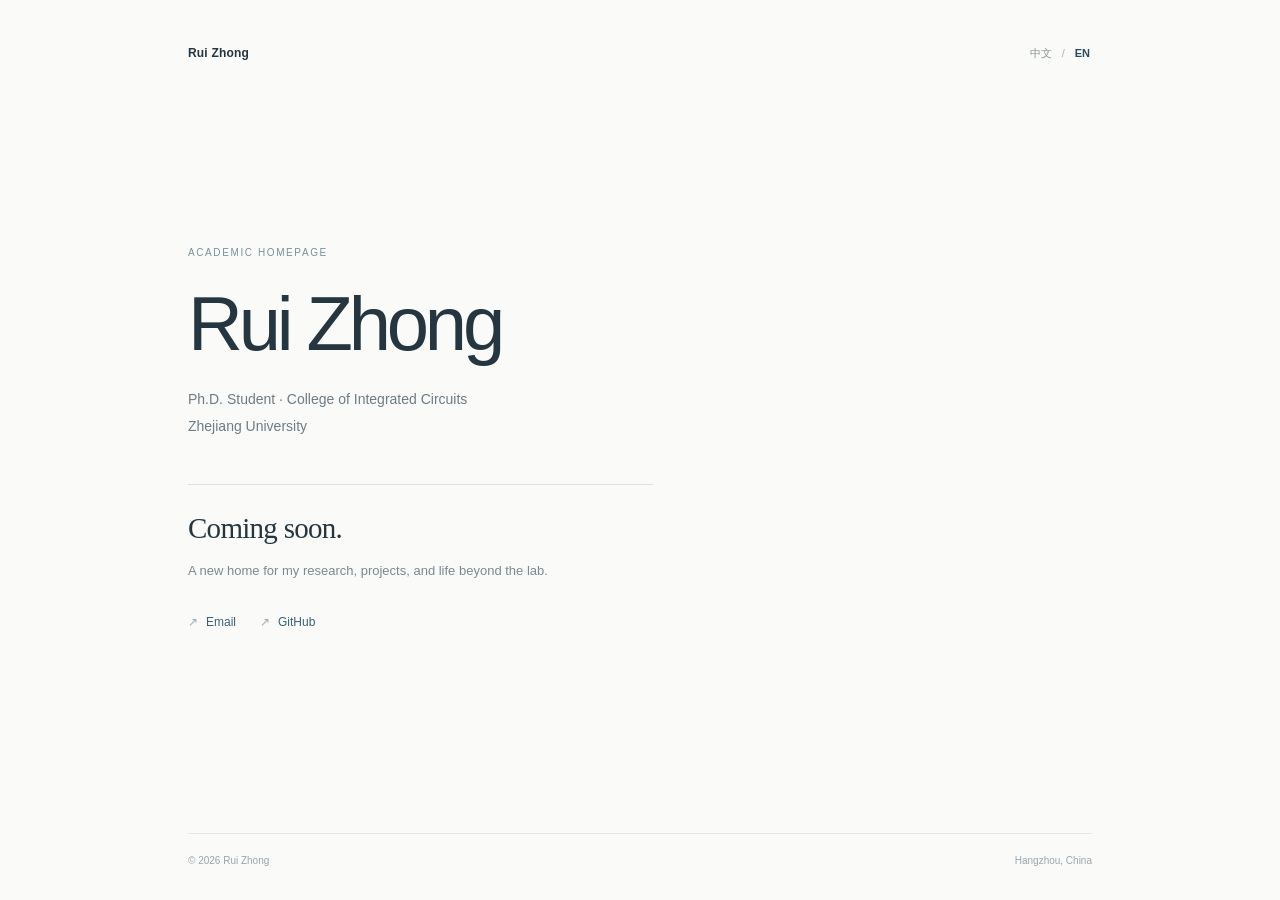
==== index.html @ 9396e84f "Publish Coming soon academic homepage" ====
<!doctype html>
<html lang="en">
<head>
  <meta charset="utf-8">
  <meta name="viewport" content="width=device-width, initial-scale=1">
  <meta name="description" content="Rui Zhong, Ph.D. student at Zhejiang University. Academic homepage coming soon.">
  <meta name="color-scheme" content="light">
  <meta property="og:title" content="Rui Zhong — Academic Homepage">
  <meta property="og:description" content="Ph.D. student at Zhejiang University. Full website coming soon.">
  <meta property="og:type" content="website">
  <meta property="og:url" content="https://zrrraa.github.io/">
  <link rel="canonical" href="https://zrrraa.github.io/">
  <link rel="icon" href="data:image/svg+xml,%3Csvg xmlns='http://www.w3.org/2000/svg' viewBox='0 0 64 64'%3E%3Crect width='64' height='64' rx='10' fill='%23294963'/%3E%3Ctext x='32' y='42' text-anchor='middle' font-family='Arial' font-size='27' fill='white'%3ERZ%3C/text%3E%3C/svg%3E">
  <title>Rui Zhong — Academic Homepage</title>
  <style>
    *{box-sizing:border-box}html{min-height:100%;background:#fafbf9}body{margin:0;color:#263640;font-family:Arial,'PingFang SC','Microsoft YaHei',sans-serif;-webkit-font-smoothing:antialiased}a{color:inherit;text-decoration:none}a:hover{text-decoration:underline;text-underline-offset:5px}button{font:inherit;cursor:pointer}a:focus-visible,button:focus-visible{outline:2px solid #527b99;outline-offset:5px;border-radius:2px}::selection{background:#dce8ed}main{max-width:1000px;min-height:100svh;margin:auto;padding:38px 48px 30px;display:flex;flex-direction:column}.topline{display:flex;align-items:center;justify-content:space-between;gap:24px}.wordmark{font-size:12px;font-weight:600;letter-spacing:.015em}.language{display:flex;align-items:center;gap:8px;color:#abb2b5;font-size:11px}.language button{border:0;background:none;color:#899398;padding:6px 2px;min-height:30px}.language button[aria-pressed=true]{color:#294963;font-weight:700}.intro{flex:1;display:flex;flex-direction:column;justify-content:center;padding:90px 0 110px;max-width:620px}.eyebrow{font-size:10px;color:#79909b;letter-spacing:.16em;text-transform:uppercase;margin:0 0 25px}.name{font-size:clamp(48px,8vw,76px);font-weight:500;letter-spacing:-.055em;line-height:1.08;margin:0 0 21px}.affiliation{font-size:14px;color:#6d7c85;line-height:1.9;margin:0}.status{border-top:1px solid #dce2e4;margin-top:45px;padding-top:25px;max-width:465px}.status h2{font-family:Georgia,'Songti SC',serif;font-size:29px;line-height:1.3;font-weight:400;letter-spacing:-.025em;margin:0 0 11px}.status p{font-size:13px;line-height:1.8;color:#7b8991;margin:0}.links{display:flex;flex-wrap:wrap;gap:24px;margin-top:28px;font-size:12px;color:#3a6078}.links a{display:inline-flex;align-items:center;gap:8px;padding:5px 0}.links span{color:#9babb4}.footer{display:flex;justify-content:space-between;gap:20px;border-top:1px solid #e2e7e8;padding-top:18px;color:#9aa5ac;font-size:10px;line-height:1.8}html[lang=zh-CN] .name{letter-spacing:.04em}html[lang=zh-CN] .status h2{font-family:inherit;font-size:26px;font-weight:400;letter-spacing:.04em}@media(max-width:600px){main{padding:25px 27px 23px}.intro{padding:75px 0 90px}.eyebrow{font-size:9px;margin-bottom:22px}.name{font-size:51px}.affiliation{font-size:13px}.status{margin-top:35px;padding-top:23px}.status h2{font-size:27px}.status p{font-size:12px}.footer{font-size:9px}.links{gap:21px;font-size:12px}}
  </style>
</head>
<body>
  <main>
    <header class="topline"><a class="wordmark" href="https://zrrraa.github.io/">Rui Zhong</a><div class="language" role="group" aria-label="Language"><button data-lang="zh" lang="zh-CN" aria-pressed="false">中文</button><span aria-hidden="true">/</span><button data-lang="en" lang="en" aria-pressed="true">EN</button></div></header>
    <section class="intro" aria-labelledby="name">
      <p class="eyebrow" data-copy="eyebrow">Academic homepage</p>
      <h1 id="name" class="name" data-copy="name">Rui Zhong</h1>
      <p class="affiliation" data-copy="role">Ph.D. Student · College of Integrated Circuits</p>
      <p class="affiliation" data-copy="university">Zhejiang University</p>
      <div class="status"><h2 data-copy="heading">Coming soon.</h2><p data-copy="message">A new home for my research, projects, and life beyond the lab.</p></div>
      <nav class="links" aria-label="Contact"><a href="mailto:rzhong@zju.edu.cn"><span aria-hidden="true">↗</span><span data-copy="email" style="color:inherit">Email</span></a><a href="https://github.com/zrrraa" target="_blank" rel="noopener noreferrer"><span aria-hidden="true">↗</span>GitHub</a></nav>
    </section>
    <footer class="footer"><span>© 2026 Rui Zhong</span><span data-copy="location">Hangzhou, China</span></footer>
  </main>
  <script>
    const copy={en:{eyebrow:'Academic homepage',name:'Rui Zhong',role:'Ph.D. Student · College of Integrated Circuits',university:'Zhejiang University',heading:'Coming soon.',message:'A new home for my research, projects, and life beyond the lab.',email:'Email',location:'Hangzhou, China'},zh:{eyebrow:'学术主页',name:'钟睿',role:'博士研究生 · 集成电路学院',university:'浙江大学',heading:'即将上线。',message:'我的研究、项目，以及研究之外的生活，将在这里与你见面。',email:'电子邮箱',location:'中国 · 杭州'}};
    function setLanguage(lang){
      if(!copy[lang])lang='en';
      document.documentElement.lang=lang==='zh'?'zh-CN':'en';
      document.querySelectorAll('[data-copy]').forEach(el=>el.textContent=copy[lang][el.dataset.copy]);
      document.querySelectorAll('[data-lang]').forEach(el=>el.setAttribute('aria-pressed',String(el.dataset.lang===lang)));
      document.querySelector('.wordmark').textContent=copy[lang].name;
      document.querySelector('.language').setAttribute('aria-label',lang==='zh'?'语言':'Language');
      document.querySelector('.links').setAttribute('aria-label',lang==='zh'?'联系方式':'Contact');
      document.title=lang==='zh'?'钟睿 — 学术主页即将上线':'Rui Zhong — Academic Homepage';
      document.querySelector('meta[name=description]').content=lang==='zh'?'钟睿，浙江大学集成电路学院博士研究生。学术主页即将上线。':'Rui Zhong, Ph.D. student at Zhejiang University. Academic homepage coming soon.';
    }
    let language=new URLSearchParams(location.search).get('lang');
    if(!['zh','en'].includes(language)){try{language=localStorage.getItem('rui-coming-soon-language');}catch{}}
    setLanguage(language);
    document.querySelectorAll('[data-lang]').forEach(button=>button.addEventListener('click',()=>{
      const lang=button.dataset.lang;setLanguage(lang);
      try{localStorage.setItem('rui-coming-soon-language',lang);}catch{}
      const url=new URL(location.href);url.searchParams.set('lang',lang);history.replaceState(null,'',url);
    }));
  </script>
</body>
</html>
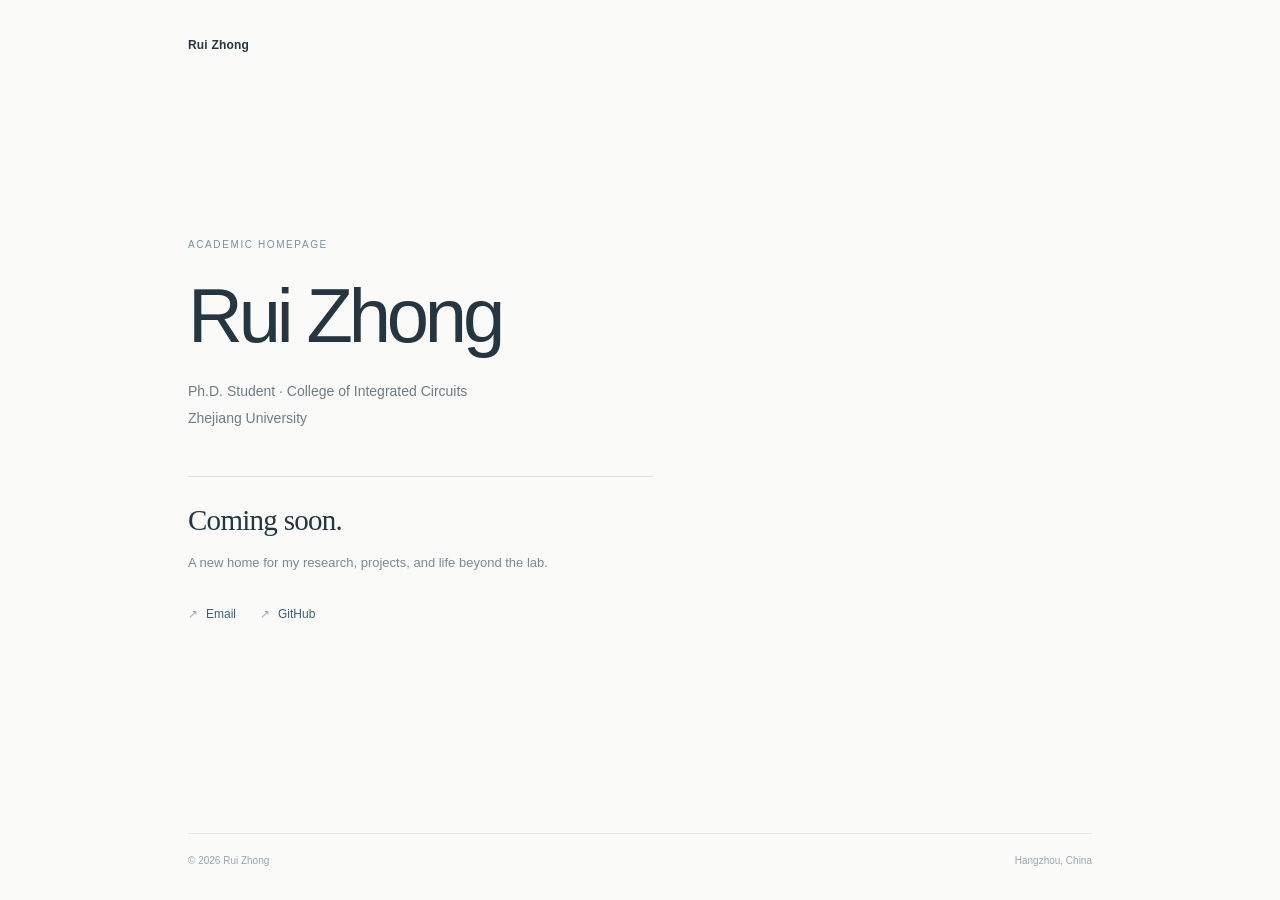
==== commit f4bedd87: "Keep Coming soon homepage English only" ====
--- a/index.html
+++ b/index.html
@@ -13,43 +13,21 @@
   <link rel="icon" href="data:image/svg+xml,%3Csvg xmlns='http://www.w3.org/2000/svg' viewBox='0 0 64 64'%3E%3Crect width='64' height='64' rx='10' fill='%23294963'/%3E%3Ctext x='32' y='42' text-anchor='middle' font-family='Arial' font-size='27' fill='white'%3ERZ%3C/text%3E%3C/svg%3E">
   <title>Rui Zhong — Academic Homepage</title>
   <style>
-    *{box-sizing:border-box}html{min-height:100%;background:#fafbf9}body{margin:0;color:#263640;font-family:Arial,'PingFang SC','Microsoft YaHei',sans-serif;-webkit-font-smoothing:antialiased}a{color:inherit;text-decoration:none}a:hover{text-decoration:underline;text-underline-offset:5px}button{font:inherit;cursor:pointer}a:focus-visible,button:focus-visible{outline:2px solid #527b99;outline-offset:5px;border-radius:2px}::selection{background:#dce8ed}main{max-width:1000px;min-height:100svh;margin:auto;padding:38px 48px 30px;display:flex;flex-direction:column}.topline{display:flex;align-items:center;justify-content:space-between;gap:24px}.wordmark{font-size:12px;font-weight:600;letter-spacing:.015em}.language{display:flex;align-items:center;gap:8px;color:#abb2b5;font-size:11px}.language button{border:0;background:none;color:#899398;padding:6px 2px;min-height:30px}.language button[aria-pressed=true]{color:#294963;font-weight:700}.intro{flex:1;display:flex;flex-direction:column;justify-content:center;padding:90px 0 110px;max-width:620px}.eyebrow{font-size:10px;color:#79909b;letter-spacing:.16em;text-transform:uppercase;margin:0 0 25px}.name{font-size:clamp(48px,8vw,76px);font-weight:500;letter-spacing:-.055em;line-height:1.08;margin:0 0 21px}.affiliation{font-size:14px;color:#6d7c85;line-height:1.9;margin:0}.status{border-top:1px solid #dce2e4;margin-top:45px;padding-top:25px;max-width:465px}.status h2{font-family:Georgia,'Songti SC',serif;font-size:29px;line-height:1.3;font-weight:400;letter-spacing:-.025em;margin:0 0 11px}.status p{font-size:13px;line-height:1.8;color:#7b8991;margin:0}.links{display:flex;flex-wrap:wrap;gap:24px;margin-top:28px;font-size:12px;color:#3a6078}.links a{display:inline-flex;align-items:center;gap:8px;padding:5px 0}.links span{color:#9babb4}.footer{display:flex;justify-content:space-between;gap:20px;border-top:1px solid #e2e7e8;padding-top:18px;color:#9aa5ac;font-size:10px;line-height:1.8}html[lang=zh-CN] .name{letter-spacing:.04em}html[lang=zh-CN] .status h2{font-family:inherit;font-size:26px;font-weight:400;letter-spacing:.04em}@media(max-width:600px){main{padding:25px 27px 23px}.intro{padding:75px 0 90px}.eyebrow{font-size:9px;margin-bottom:22px}.name{font-size:51px}.affiliation{font-size:13px}.status{margin-top:35px;padding-top:23px}.status h2{font-size:27px}.status p{font-size:12px}.footer{font-size:9px}.links{gap:21px;font-size:12px}}
+    *{box-sizing:border-box}html{min-height:100%;background:#fafbf9}body{margin:0;color:#263640;font-family:Arial,'PingFang SC','Microsoft YaHei',sans-serif;-webkit-font-smoothing:antialiased}a{color:inherit;text-decoration:none}a:hover{text-decoration:underline;text-underline-offset:5px}button{font:inherit;cursor:pointer}a:focus-visible,button:focus-visible{outline:2px solid #527b99;outline-offset:5px;border-radius:2px}::selection{background:#dce8ed}main{max-width:1000px;min-height:100svh;margin:auto;padding:38px 48px 30px;display:flex;flex-direction:column}.topline{display:flex;align-items:center;justify-content:space-between;gap:24px}.wordmark{font-size:12px;font-weight:600;letter-spacing:.015em}.intro{flex:1;display:flex;flex-direction:column;justify-content:center;padding:90px 0 110px;max-width:620px}.eyebrow{font-size:10px;color:#79909b;letter-spacing:.16em;text-transform:uppercase;margin:0 0 25px}.name{font-size:clamp(48px,8vw,76px);font-weight:500;letter-spacing:-.055em;line-height:1.08;margin:0 0 21px}.affiliation{font-size:14px;color:#6d7c85;line-height:1.9;margin:0}.status{border-top:1px solid #dce2e4;margin-top:45px;padding-top:25px;max-width:465px}.status h2{font-family:Georgia,'Songti SC',serif;font-size:29px;line-height:1.3;font-weight:400;letter-spacing:-.025em;margin:0 0 11px}.status p{font-size:13px;line-height:1.8;color:#7b8991;margin:0}.links{display:flex;flex-wrap:wrap;gap:24px;margin-top:28px;font-size:12px;color:#3a6078}.links a{display:inline-flex;align-items:center;gap:8px;padding:5px 0}.links span{color:#9babb4}.footer{display:flex;justify-content:space-between;gap:20px;border-top:1px solid #e2e7e8;padding-top:18px;color:#9aa5ac;font-size:10px;line-height:1.8}@media(max-width:600px){main{padding:25px 27px 23px}.intro{padding:75px 0 90px}.eyebrow{font-size:9px;margin-bottom:22px}.name{font-size:51px}.affiliation{font-size:13px}.status{margin-top:35px;padding-top:23px}.status h2{font-size:27px}.status p{font-size:12px}.footer{font-size:9px}.links{gap:21px;font-size:12px}}
   </style>
 </head>
 <body>
   <main>
-    <header class="topline"><a class="wordmark" href="https://zrrraa.github.io/">Rui Zhong</a><div class="language" role="group" aria-label="Language"><button data-lang="zh" lang="zh-CN" aria-pressed="false">中文</button><span aria-hidden="true">/</span><button data-lang="en" lang="en" aria-pressed="true">EN</button></div></header>
+    <header class="topline"><a class="wordmark" href="https://zrrraa.github.io/">Rui Zhong</a></header>
     <section class="intro" aria-labelledby="name">
-      <p class="eyebrow" data-copy="eyebrow">Academic homepage</p>
-      <h1 id="name" class="name" data-copy="name">Rui Zhong</h1>
-      <p class="affiliation" data-copy="role">Ph.D. Student · College of Integrated Circuits</p>
-      <p class="affiliation" data-copy="university">Zhejiang University</p>
-      <div class="status"><h2 data-copy="heading">Coming soon.</h2><p data-copy="message">A new home for my research, projects, and life beyond the lab.</p></div>
-      <nav class="links" aria-label="Contact"><a href="mailto:rzhong@zju.edu.cn"><span aria-hidden="true">↗</span><span data-copy="email" style="color:inherit">Email</span></a><a href="https://github.com/zrrraa" target="_blank" rel="noopener noreferrer"><span aria-hidden="true">↗</span>GitHub</a></nav>
+      <p class="eyebrow">Academic homepage</p>
+      <h1 id="name" class="name">Rui Zhong</h1>
+      <p class="affiliation">Ph.D. Student · College of Integrated Circuits</p>
+      <p class="affiliation">Zhejiang University</p>
+      <div class="status"><h2>Coming soon.</h2><p>A new home for my research, projects, and life beyond the lab.</p></div>
+      <nav class="links" aria-label="Contact"><a href="mailto:rzhong@zju.edu.cn"><span aria-hidden="true">↗</span><span style="color:inherit">Email</span></a><a href="https://github.com/zrrraa" target="_blank" rel="noopener noreferrer"><span aria-hidden="true">↗</span>GitHub</a></nav>
     </section>
-    <footer class="footer"><span>© 2026 Rui Zhong</span><span data-copy="location">Hangzhou, China</span></footer>
+    <footer class="footer"><span>© 2026 Rui Zhong</span><span>Hangzhou, China</span></footer>
   </main>
-  <script>
-    const copy={en:{eyebrow:'Academic homepage',name:'Rui Zhong',role:'Ph.D. Student · College of Integrated Circuits',university:'Zhejiang University',heading:'Coming soon.',message:'A new home for my research, projects, and life beyond the lab.',email:'Email',location:'Hangzhou, China'},zh:{eyebrow:'学术主页',name:'钟睿',role:'博士研究生 · 集成电路学院',university:'浙江大学',heading:'即将上线。',message:'我的研究、项目，以及研究之外的生活，将在这里与你见面。',email:'电子邮箱',location:'中国 · 杭州'}};
-    function setLanguage(lang){
-      if(!copy[lang])lang='en';
-      document.documentElement.lang=lang==='zh'?'zh-CN':'en';
-      document.querySelectorAll('[data-copy]').forEach(el=>el.textContent=copy[lang][el.dataset.copy]);
-      document.querySelectorAll('[data-lang]').forEach(el=>el.setAttribute('aria-pressed',String(el.dataset.lang===lang)));
-      document.querySelector('.wordmark').textContent=copy[lang].name;
-      document.querySelector('.language').setAttribute('aria-label',lang==='zh'?'语言':'Language');
-      document.querySelector('.links').setAttribute('aria-label',lang==='zh'?'联系方式':'Contact');
-      document.title=lang==='zh'?'钟睿 — 学术主页即将上线':'Rui Zhong — Academic Homepage';
-      document.querySelector('meta[name=description]').content=lang==='zh'?'钟睿，浙江大学集成电路学院博士研究生。学术主页即将上线。':'Rui Zhong, Ph.D. student at Zhejiang University. Academic homepage coming soon.';
-    }
-    let language=new URLSearchParams(location.search).get('lang');
-    if(!['zh','en'].includes(language)){try{language=localStorage.getItem('rui-coming-soon-language');}catch{}}
-    setLanguage(language);
-    document.querySelectorAll('[data-lang]').forEach(button=>button.addEventListener('click',()=>{
-      const lang=button.dataset.lang;setLanguage(lang);
-      try{localStorage.setItem('rui-coming-soon-language',lang);}catch{}
-      const url=new URL(location.href);url.searchParams.set('lang',lang);history.replaceState(null,'',url);
-    }));
-  </script>
 </body>
 </html>
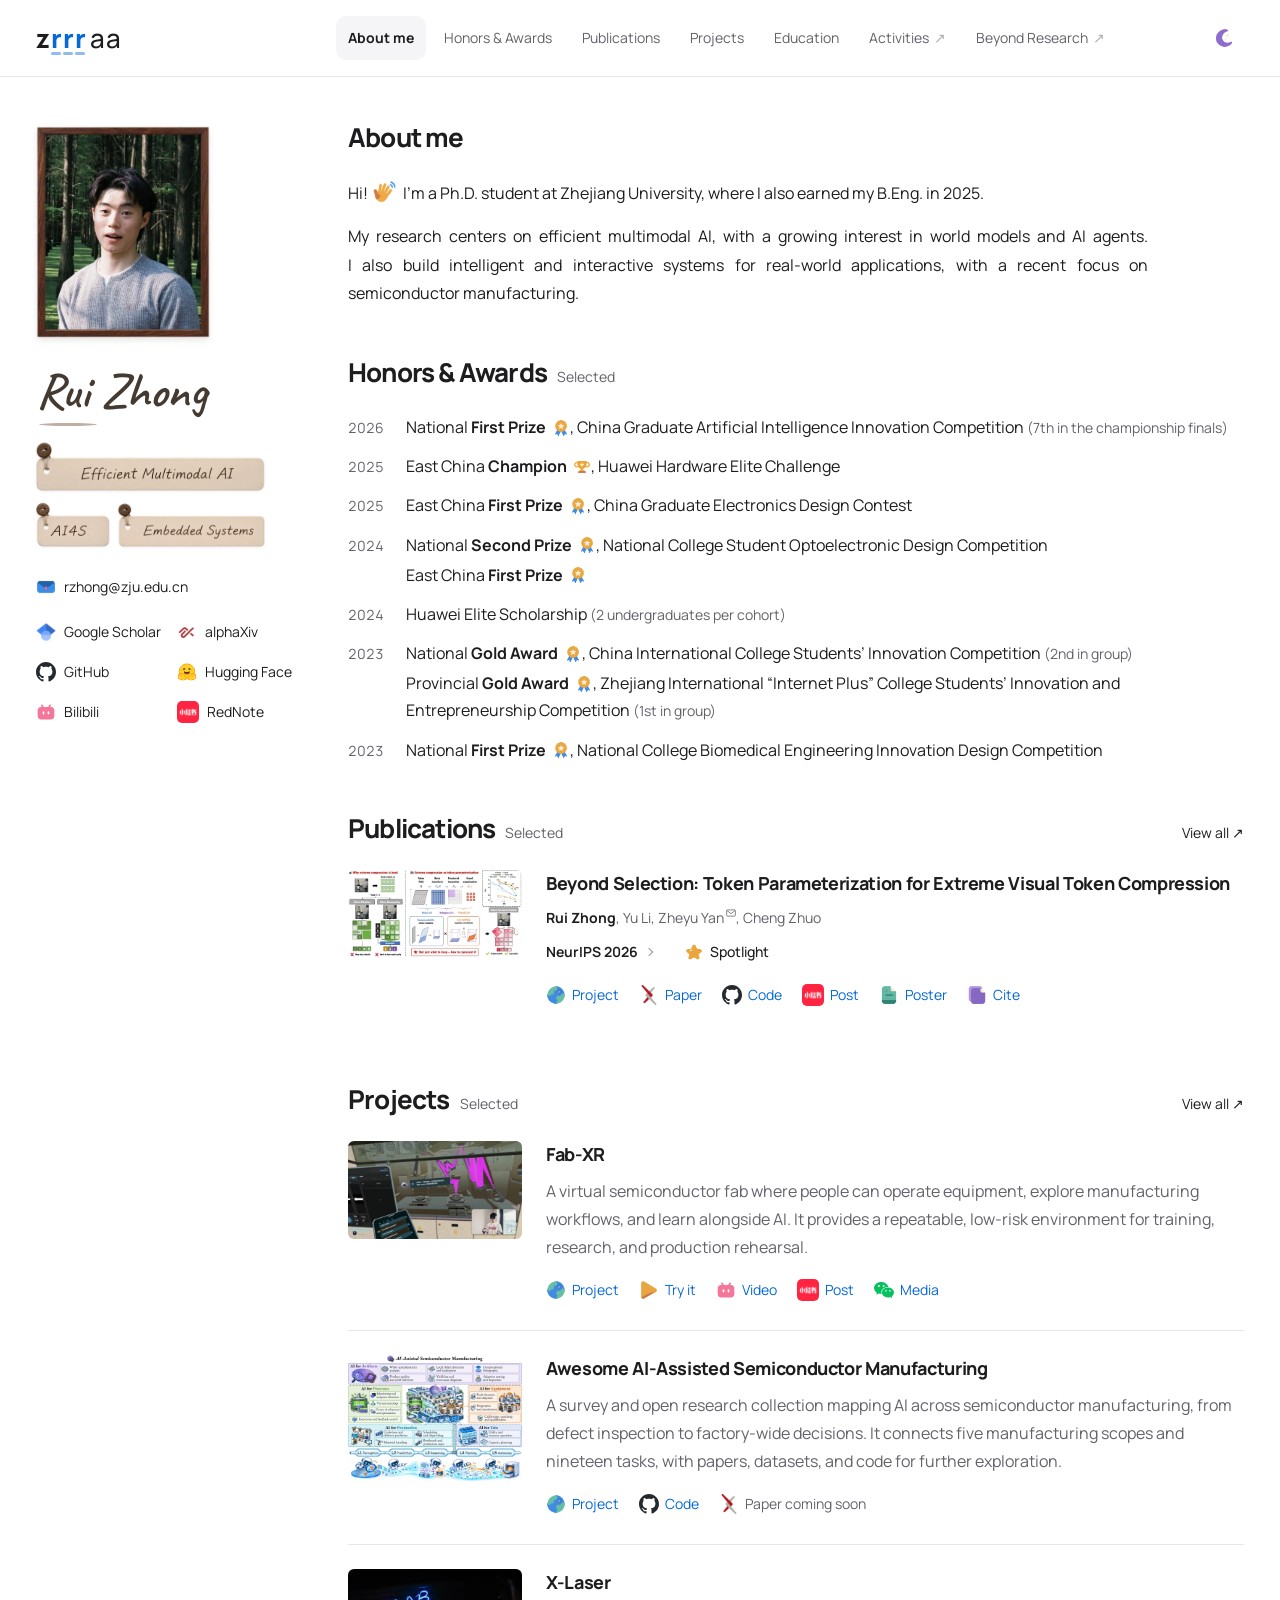
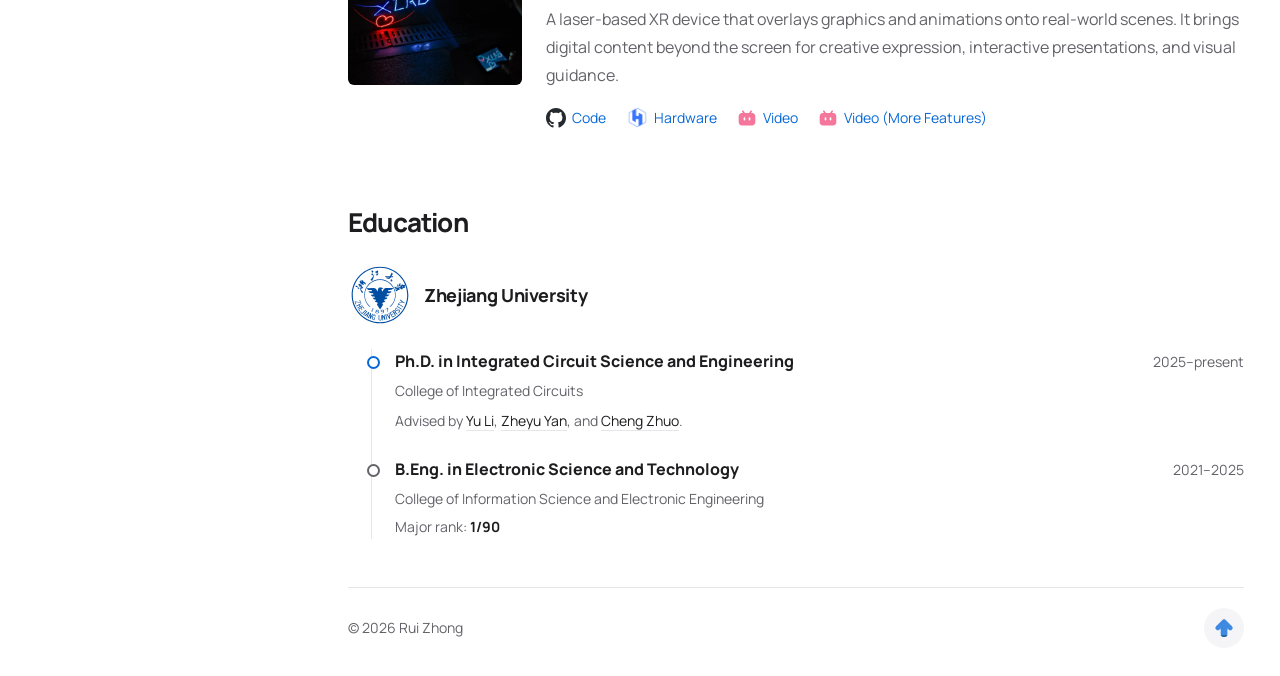
==== commit cdac5a0f: "Publish privacy-clean homepage with lighter media and smooth entry" ====
--- a/index.html
+++ b/index.html
@@ -1,33 +1,56 @@
 <!doctype html>
-<html lang="en">
-<head>
-  <meta charset="utf-8">
-  <meta name="viewport" content="width=device-width, initial-scale=1">
-  <meta name="description" content="Rui Zhong, Ph.D. student at Zhejiang University. Academic homepage coming soon.">
-  <meta name="color-scheme" content="light">
-  <meta property="og:title" content="Rui Zhong — Academic Homepage">
-  <meta property="og:description" content="Ph.D. student at Zhejiang University. Full website coming soon.">
-  <meta property="og:type" content="website">
-  <meta property="og:url" content="https://zrrraa.github.io/">
-  <link rel="canonical" href="https://zrrraa.github.io/">
-  <link rel="icon" href="data:image/svg+xml,%3Csvg xmlns='http://www.w3.org/2000/svg' viewBox='0 0 64 64'%3E%3Crect width='64' height='64' rx='10' fill='%23294963'/%3E%3Ctext x='32' y='42' text-anchor='middle' font-family='Arial' font-size='27' fill='white'%3ERZ%3C/text%3E%3C/svg%3E">
-  <title>Rui Zhong — Academic Homepage</title>
-  <style>
-    *{box-sizing:border-box}html{min-height:100%;background:#fafbf9}body{margin:0;color:#263640;font-family:Arial,'PingFang SC','Microsoft YaHei',sans-serif;-webkit-font-smoothing:antialiased}a{color:inherit;text-decoration:none}a:hover{text-decoration:underline;text-underline-offset:5px}button{font:inherit;cursor:pointer}a:focus-visible,button:focus-visible{outline:2px solid #527b99;outline-offset:5px;border-radius:2px}::selection{background:#dce8ed}main{max-width:1000px;min-height:100svh;margin:auto;padding:38px 48px 30px;display:flex;flex-direction:column}.topline{display:flex;align-items:center;justify-content:space-between;gap:24px}.wordmark{font-size:12px;font-weight:600;letter-spacing:.015em}.intro{flex:1;display:flex;flex-direction:column;justify-content:center;padding:90px 0 110px;max-width:620px}.eyebrow{font-size:10px;color:#79909b;letter-spacing:.16em;text-transform:uppercase;margin:0 0 25px}.name{font-size:clamp(48px,8vw,76px);font-weight:500;letter-spacing:-.055em;line-height:1.08;margin:0 0 21px}.affiliation{font-size:14px;color:#6d7c85;line-height:1.9;margin:0}.status{border-top:1px solid #dce2e4;margin-top:45px;padding-top:25px;max-width:465px}.status h2{font-family:Georgia,'Songti SC',serif;font-size:29px;line-height:1.3;font-weight:400;letter-spacing:-.025em;margin:0 0 11px}.status p{font-size:13px;line-height:1.8;color:#7b8991;margin:0}.links{display:flex;flex-wrap:wrap;gap:24px;margin-top:28px;font-size:12px;color:#3a6078}.links a{display:inline-flex;align-items:center;gap:8px;padding:5px 0}.links span{color:#9babb4}.footer{display:flex;justify-content:space-between;gap:20px;border-top:1px solid #e2e7e8;padding-top:18px;color:#9aa5ac;font-size:10px;line-height:1.8}@media(max-width:600px){main{padding:25px 27px 23px}.intro{padding:75px 0 90px}.eyebrow{font-size:9px;margin-bottom:22px}.name{font-size:51px}.affiliation{font-size:13px}.status{margin-top:35px;padding-top:23px}.status h2{font-size:27px}.status p{font-size:12px}.footer{font-size:9px}.links{gap:21px;font-size:12px}}
-  </style>
-</head>
-<body>
-  <main>
-    <header class="topline"><a class="wordmark" href="https://zrrraa.github.io/">Rui Zhong</a></header>
-    <section class="intro" aria-labelledby="name">
-      <p class="eyebrow">Academic homepage</p>
-      <h1 id="name" class="name">Rui Zhong</h1>
-      <p class="affiliation">Ph.D. Student · College of Integrated Circuits</p>
-      <p class="affiliation">Zhejiang University</p>
-      <div class="status"><h2>Coming soon.</h2><p>A new home for my research, projects, and life beyond the lab.</p></div>
-      <nav class="links" aria-label="Contact"><a href="mailto:rzhong@zju.edu.cn"><span aria-hidden="true">↗</span><span style="color:inherit">Email</span></a><a href="https://github.com/zrrraa" target="_blank" rel="noopener noreferrer"><span aria-hidden="true">↗</span>GitHub</a></nav>
-    </section>
-    <footer class="footer"><span>© 2026 Rui Zhong</span><span>Hangzhou, China</span></footer>
-  </main>
-</body>
-</html>
+<html lang="en"><head>
+<meta charset="utf-8"><meta name="viewport" content="width=device-width, initial-scale=1">
+<base href="./"><title>Rui Zhong — Zhejiang University</title>
+
+<meta name="description" content="Rui Zhong, Ph.D. student at Zhejiang University. Efficient multimodal AI and intelligent systems."><meta name="color-scheme" content="light dark">
+<meta property="og:type" content="website"><meta property="og:title" content="Rui Zhong — Zhejiang University"><meta property="og:description" content="Rui Zhong, Ph.D. student at Zhejiang University. Efficient multimodal AI and intelligent systems.">
+<link rel="icon" href="./favicon.svg?v=zju" type="image/svg+xml"><link rel="preload" href="./assets/manrope-latin-wght-normal-73PUZEUA.woff2" as="font" type="font/woff2" crossorigin>
+<link rel="preload" href="./assets/caveat-latin-wght-normal-IUBKKMHQ.woff2" as="font" type="font/woff2" crossorigin>
+<script>try{document.documentElement.dataset.theme=localStorage.getItem('rui-homepage-theme')||(matchMedia('(prefers-color-scheme:dark)').matches?'dark':'light')}catch{}</script>
+<script>(()=>{const t=document.documentElement;if(matchMedia("(prefers-reduced-motion: reduce)").matches)return;t.dataset.entry="pending";let r=!1;function n(){r||(r=!0,t.dataset.entry="ready",setTimeout(()=>delete t.dataset.entry,900))}const a=setTimeout(n,900);addEventListener("pageshow",o=>{o.persisted&&(clearTimeout(a),delete t.dataset.entry)}),addEventListener("keydown",n,{once:!0}),document.addEventListener("DOMContentLoaded",()=>{const o=[...document.querySelectorAll(".portrait, .profile-topics, .work-media")],i=[];for(const e of o){const s=[...e.querySelectorAll("img")],c=Promise.all(s.map(d=>d.decode().catch(()=>{})));s.some(d=>!d.complete)&&(e.dataset.imageState="pending",c.then(()=>{e.dataset.imageState="ready",setTimeout(()=>delete e.dataset.imageState,500)})),e.getBoundingClientRect().top<innerHeight&&i.push(c)}Promise.all([document.fonts.ready,...i]).then(()=>{clearTimeout(a),n()})},{once:!0})})();
+</script>
+<link rel="stylesheet" href="./assets/style-C6HHR2EY.css"><script src="./assets/app-AP4HJOOE.js" type="module"></script>
+</head><body><div id="app"><a class="skip-link" href="#main">Skip to content</a>
+<header class="site-header"><div class="header-inner"><a href="#about" class="monogram" aria-label="zrrraa, home"><span aria-hidden="true"><span class="wordmark-letter" style="--letter:0">z</span><span class="wordmark-letter" style="--letter:1">r</span><span class="wordmark-letter" style="--letter:2">r</span><span class="wordmark-letter" style="--letter:3">r</span><span class="wordmark-letter" style="--letter:4">a</span><span class="wordmark-letter" style="--letter:5">a</span></span></a><nav class="section-nav" aria-label="Sections"><span class="nav-indicator" aria-hidden="true"></span><a href="#about" aria-current="location">About me</a><a href="#honors" >Honors & Awards</a><a href="#publications" >Publications</a><a href="#projects" >Projects</a><a href="#education" >Education</a><a href="./activities/" >Activities<span class="page-link-arrow" aria-hidden="true"> ↗</span></a><a href="./beyond-research/" >Beyond Research<span class="page-link-arrow" aria-hidden="true"> ↗</span></a></nav><div class="header-controls"><button class="icon-button theme-toggle" aria-label="Switch to dark appearance" aria-pressed="false"><img class="icon icon-moon illustrated-icon theme-moon" src="./icons/moon.webp" alt="" width="20" height="20" aria-hidden="true" draggable="false"><img class="icon icon-sun illustrated-icon theme-sun" src="./icons/sun.webp" alt="" width="20" height="20" aria-hidden="true" draggable="false"></button></div></div></header>
+  <div class="page-layout"><aside class="profile" aria-labelledby="profile-name">
+    <div class="portrait"><img class="portrait-photo" src="./media/previews/portrait.webp" alt="Rui Zhong" width="600" height="750" fetchpriority="high"><img class="portrait-frame" src="./media/previews/walnut-frame.webp" alt="" aria-hidden="true" width="640" height="806"></div>
+    <div class="profile-identity"><h1 id="profile-name">Rui Zhong</h1></div>
+    <ul class="profile-topics" aria-label="Research and technical interests"><li class="topic-tag"><img src="./media/previews/topic-efficient.webp" alt="Efficient Multimodal AI" width="230" height="52" decoding="async"></li><li class="topic-tag"><img src="./media/previews/topic-ai4s.webp" alt="AI4S" width="74" height="52" decoding="async"></li><li class="topic-tag"><img src="./media/previews/topic-embedded.webp" alt="Embedded Systems" width="147" height="52" decoding="async"></li></ul>
+    <div class="profile-links"><a class="email" href="mailto:rzhong@zju.edu.cn"><img class="icon icon-mail illustrated-icon " src="./icons/mail.webp" alt="" width="20" height="20" aria-hidden="true" draggable="false"><span>rzhong@zju.edu.cn</span></a><a href="https://scholar.google.com/citations?user=ICdGwNkAAAAJ" target="_blank" rel="noopener noreferrer" ><img class="icon icon-scholar brand-icon " src="./brand/google-scholar.ico" alt="" width="20" height="20" aria-hidden="true" draggable="false"><span>Google Scholar</span></a><a href="https://www.alphaxiv.org/@rui-zhong-2" target="_blank" rel="noopener noreferrer" ><img class="icon icon-alphaxiv brand-icon " src="./brand/alphaxiv.ico" alt="" width="20" height="20" aria-hidden="true" draggable="false"><span>alphaXiv</span></a><a href="https://github.com/zrrraa" target="_blank" rel="noopener noreferrer" ><img class="icon icon-github brand-icon " src="./brand/github.svg" alt="" width="20" height="20" aria-hidden="true" draggable="false"><span>GitHub</span></a><a href="https://huggingface.co/zrrraa" target="_blank" rel="noopener noreferrer" ><img class="icon icon-huggingface brand-icon " src="./brand/huggingface.svg" alt="" width="20" height="20" aria-hidden="true" draggable="false"><span>Hugging Face</span></a><a href="https://space.bilibili.com/400137475/" target="_blank" rel="noopener noreferrer" ><img class="icon icon-bilibili brand-icon " src="./brand/bilibili.svg" alt="" width="20" height="20" aria-hidden="true" draggable="false"><span>Bilibili</span></a><a href="https://www.xiaohongshu.com/user/profile/628cd3780000000021020786" target="_blank" rel="noopener noreferrer" ><img class="icon icon-xiaohongshu brand-icon " src="./brand/xiaohongshu.png" alt="" width="20" height="20" aria-hidden="true" draggable="false"><span>RedNote</span></a></div>
+  </aside><main id="main">
+    <section id="about" class="content-section" aria-labelledby="heading-about"><div class="section-heading"><h2 id="heading-about">About me</h2></div><div class="bio"><p><span class="greeting">Hi! <img class="icon icon-wave illustrated-icon " src="./icons/wave.webp" alt="" width="20" height="20" aria-hidden="true" draggable="false"></span> I’m a Ph.D. student at Zhejiang University, where I also earned my B.Eng. in 2025.</p><p>My research centers on efficient multimodal AI, with a growing interest in world models and AI agents. I also build intelligent and interactive systems for real-world applications, with a recent focus on semiconductor manufacturing.</p></div></section>
+    <section id="honors" class="content-section" aria-labelledby="heading-honors"><div class="section-heading"><h2 id="heading-honors">Honors & Awards</h2><span class="selection-note">Selected</span></div><ul class="award-list"><li><time datetime="2026">2026</time><div class="award-body"><p>National <strong>First Prize</strong><img class="icon icon-medal illustrated-icon award-emblem" src="./icons/medal.webp" alt="" width="20" height="20" aria-hidden="true" draggable="false">, China Graduate Artificial Intelligence Innovation Competition<span class="award-detail"> (7th in the championship finals)</span></p></div></li><li><time datetime="2025">2025</time><div class="award-body"><p>East China <strong>Champion</strong><img class="icon icon-trophy illustrated-icon award-emblem" src="./icons/trophy.webp" alt="" width="20" height="20" aria-hidden="true" draggable="false">, Huawei Hardware Elite Challenge</p></div></li><li><time datetime="2025">2025</time><div class="award-body"><p>East China <strong>First Prize</strong><img class="icon icon-medal illustrated-icon award-emblem" src="./icons/medal.webp" alt="" width="20" height="20" aria-hidden="true" draggable="false">, China Graduate Electronics Design Contest</p></div></li><li><time datetime="2024">2024</time><div class="award-body"><p>National <strong>Second Prize</strong><img class="icon icon-medal illustrated-icon award-emblem" src="./icons/medal.webp" alt="" width="20" height="20" aria-hidden="true" draggable="false">, National College Student Optoelectronic Design Competition</p><p class="award-secondary">East China <strong>First Prize</strong><img class="icon icon-medal illustrated-icon award-emblem" src="./icons/medal.webp" alt="" width="20" height="20" aria-hidden="true" draggable="false"></p></div></li><li><time datetime="2024">2024</time><div class="award-body"><p>Huawei Elite Scholarship<span class="award-detail"> (2 undergraduates per cohort)</span></p></div></li><li><time datetime="2023">2023</time><div class="award-body"><p>National <strong>Gold Award</strong><img class="icon icon-medal illustrated-icon award-emblem" src="./icons/medal.webp" alt="" width="20" height="20" aria-hidden="true" draggable="false">, China International College Students’ Innovation Competition<span class="award-detail"> (2nd in group)</span></p><p class="award-secondary">Provincial <strong>Gold Award</strong><img class="icon icon-medal illustrated-icon award-emblem" src="./icons/medal.webp" alt="" width="20" height="20" aria-hidden="true" draggable="false">, Zhejiang International “Internet Plus” College Students’ Innovation and Entrepreneurship Competition<span class="award-detail"> (1st in group)</span></p></div></li><li><time datetime="2023">2023</time><div class="award-body"><p>National <strong>First Prize</strong><img class="icon icon-medal illustrated-icon award-emblem" src="./icons/medal.webp" alt="" width="20" height="20" aria-hidden="true" draggable="false">, National College Biomedical Engineering Innovation Design Competition</p></div></li></ul></section>
+    <section id="publications" class="content-section" aria-labelledby="heading-publications"><div class="section-heading"><h2 id="heading-publications">Publications</h2><span class="selection-note">Selected</span><a class="view-all" href="./publications/">View all <span aria-hidden="true">↗</span></a></div><div class="work-list"><article class="work-entry publication" id="pub-braco">
+  <a class="work-media" href="./media/braco.webp" data-viewer="cover-braco" aria-haspopup="dialog" aria-label="Enlarge Beyond Selection: Token Parameterization for Extreme Visual Token Compression image"><img src="./media/previews/braco.webp" alt="Braco overview and accuracy–efficiency comparison" width="1400" height="704" loading="lazy" decoding="async"></a><div class="work-body">
+  <h3><a href="https://zrrraa.github.io/Braco/" target="_blank" rel="noopener noreferrer" >Beyond Selection: Token Parameterization for Extreme Visual Token Compression</a></h3>
+  <p class="authors"><strong>Rui Zhong</strong>, Yu Li, Zheyu Yan<sup class="corresponding-mark" title="Corresponding author" aria-label="Corresponding author"><svg viewBox="0 0 16 12" width="10" height="8" fill="none" stroke="currentColor" stroke-width="1.2" aria-hidden="true"><rect x="1" y="1" width="14" height="10" rx="1.5"/><path d="m1.5 2 6.5 5 6.5-5"/></svg></sup>, Cheng Zhuo</p>
+  <div class="publication-venue"><details class="venue-disclosure"><summary aria-label="Full conference name for NeurIPS 2026"><span class="venue-short">NeurIPS 2026</span><span class="disclosure-chevron" aria-hidden="true"></span></summary><span class="venue-full">The Fortieth Annual Conference on Neural Information Processing Systems</span></details><span class="distinction"><img class="icon icon-spotlight illustrated-icon " src="./icons/spotlight.webp" alt="" width="20" height="20" aria-hidden="true" draggable="false">Spotlight</span></div>
+  <div class="entry-actions"><a href="https://zrrraa.github.io/Braco/" target="_blank" rel="noopener noreferrer" class="resource-link"><img class="icon icon-globe illustrated-icon " src="./icons/globe.webp" alt="" width="20" height="20" aria-hidden="true" draggable="false"><span>Project</span></a><a href="https://arxiv.org/abs/2609.35232" target="_blank" rel="noopener noreferrer" class="resource-link"><img class="icon icon-arxiv brand-icon " src="./brand/arxiv.png" alt="" width="20" height="20" aria-hidden="true" draggable="false"><span>Paper</span></a><a href="https://github.com/zrrraa/Braco" target="_blank" rel="noopener noreferrer" class="resource-link"><img class="icon icon-github brand-icon " src="./brand/github.svg" alt="" width="20" height="20" aria-hidden="true" draggable="false"><span>Code</span></a><a href="https://www.xiaohongshu.com/user/profile/628cd3780000000021020786/6abc8c5c000000001500089b?xsec_token=ABnDsCd1P89xZxp8rVqC8kSusMzBkz3D4c-1rKLIfiD14=&amp;xsec_source=pc_user" target="_blank" rel="noopener noreferrer" class="resource-link" title="View post on RedNote"><img class="icon icon-xiaohongshu brand-icon " src="./brand/xiaohongshu.png" alt="" width="20" height="20" aria-hidden="true" draggable="false"><span>Post</span></a><a class="resource-link" href="./media/braco-poster.png" data-viewer="braco-poster" aria-haspopup="dialog"><img class="icon icon-paper illustrated-icon " src="./icons/paper.webp" alt="" width="20" height="20" aria-hidden="true" draggable="false"><span>Poster</span></a><button class="resource-link cite-trigger" data-cite="braco" aria-haspopup="dialog"><img class="icon icon-copy illustrated-icon " src="./icons/copy.webp" alt="" width="20" height="20" aria-hidden="true" draggable="false"><span>Cite</span></button></div>
+  <details class="citation-fallback"><summary>Citation</summary><pre>@inproceedings{zhong2026braco,
+  title={Beyond Selection: Token Parameterization for Extreme Visual Token Compression},
+  author={Zhong, Rui and Li, Yu and Yan, Zheyu and Zhuo, Cheng},
+  booktitle={Advances in Neural Information Processing Systems},
+  year={2026}
+}</pre></details>
+  </div>
+</article></div></section>
+    <section id="projects" class="content-section" aria-labelledby="heading-projects"><div class="section-heading"><h2 id="heading-projects">Projects</h2><span class="selection-note">Selected</span><a class="view-all" href="./projects/">View all <span aria-hidden="true">↗</span></a></div><div class="work-list"><article class="work-entry project" id="project-virtual-fab">
+  <a class="work-media" href="./media/fab-xr.webp" data-viewer="cover-virtual-fab" aria-haspopup="dialog" aria-label="Enlarge Fab-XR image"><img src="./media/previews/fab-xr.webp" alt="Fab-XR virtual wafer fabrication environment" width="1000" height="563" loading="lazy" decoding="async"></a><div class="work-body"><h3><a href="https://fabxr.cn/" target="_blank" rel="noopener noreferrer" >Fab-XR</a></h3>
+  <p class="summary">A virtual semiconductor fab where people can operate equipment, explore manufacturing workflows, and learn alongside AI. It provides a repeatable, low-risk environment for training, research, and production rehearsal.</p>
+<div class="entry-actions"><a href="https://fabxr.cn/" target="_blank" rel="noopener noreferrer" class="resource-link"><img class="icon icon-globe illustrated-icon " src="./icons/globe.webp" alt="" width="20" height="20" aria-hidden="true" draggable="false"><span>Project</span></a><a href="https://fabxr.cn/experience/" target="_blank" rel="noopener noreferrer" class="resource-link"><img class="icon icon-play illustrated-icon " src="./icons/play.webp" alt="" width="20" height="20" aria-hidden="true" draggable="false"><span>Try it</span></a><a href="https://www.bilibili.com/video/BV1BXb36qE75/" target="_blank" rel="noopener noreferrer" class="resource-link" title="Watch video on Bilibili"><img class="icon icon-bilibili brand-icon " src="./brand/bilibili.svg" alt="" width="20" height="20" aria-hidden="true" draggable="false"><span>Video</span></a><a href="https://www.xiaohongshu.com/user/profile/628cd3780000000021020786/6a9fbc190000000011034112?xsec_token=ABRhcqGbh5brEqDwkcKc5mKCizd1IP16n2mLM8DOFaz3w=&amp;xsec_source=pc_user" target="_blank" rel="noopener noreferrer" class="resource-link" title="View post on RedNote"><img class="icon icon-xiaohongshu brand-icon " src="./brand/xiaohongshu.png" alt="" width="20" height="20" aria-hidden="true" draggable="false"><span>Post</span></a><a href="https://mp.weixin.qq.com/s/zzhhbsgphXHtp9AZb266HQ" target="_blank" rel="noopener noreferrer" class="resource-link" title="Read article on WeChat"><img class="icon icon-wechat brand-icon " src="./brand/wechat.svg" alt="" width="20" height="20" aria-hidden="true" draggable="false"><span>Media</span></a></div>
+  </div>
+</article><article class="work-entry project" id="project-semiconductor-manufacturing">
+  <a class="work-media" href="./media/manufacturing.webp" data-viewer="cover-semiconductor-manufacturing" aria-haspopup="dialog" aria-label="Enlarge Awesome AI-Assisted Semiconductor Manufacturing image"><img src="./media/previews/manufacturing.webp" alt="Five semiconductor manufacturing scopes and AI stages" width="1000" height="740" loading="lazy" decoding="async"></a><div class="work-body"><h3><a href="https://zrrraa.github.io/Awesome-AI-Assisted-Semiconductor-Manufacturing/" target="_blank" rel="noopener noreferrer" >Awesome AI-Assisted Semiconductor Manufacturing</a></h3>
+  <p class="summary">A survey and open research collection mapping AI across semiconductor manufacturing, from defect inspection to factory-wide decisions. It connects five manufacturing scopes and nineteen tasks, with papers, datasets, and code for further exploration.</p>
+<div class="entry-actions"><a href="https://zrrraa.github.io/Awesome-AI-Assisted-Semiconductor-Manufacturing/" target="_blank" rel="noopener noreferrer" class="resource-link"><img class="icon icon-globe illustrated-icon " src="./icons/globe.webp" alt="" width="20" height="20" aria-hidden="true" draggable="false"><span>Project</span></a><a href="https://github.com/zrrraa/Awesome-AI-Assisted-Semiconductor-Manufacturing" target="_blank" rel="noopener noreferrer" class="resource-link"><img class="icon icon-github brand-icon " src="./brand/github.svg" alt="" width="20" height="20" aria-hidden="true" draggable="false"><span>Code</span></a><span class="resource-note"><img class="icon icon-arxiv brand-icon " src="./brand/arxiv.png" alt="" width="20" height="20" aria-hidden="true" draggable="false"><span>Paper coming soon</span></span></div>
+  </div>
+</article><article class="work-entry project" id="project-x-laser">
+  <a class="work-media" href="./media/x-laser.webp" data-viewer="cover-x-laser" aria-haspopup="dialog" aria-label="Enlarge X-Laser image"><img src="./media/previews/x-laser.webp" alt="X-Laser project cover" width="1000" height="667" loading="lazy" decoding="async"></a><div class="work-body"><h3><a href="https://github.com/zrrraa/X-Laser" target="_blank" rel="noopener noreferrer" >X-Laser</a></h3>
+  <p class="summary">A laser-based XR device that overlays graphics and animations onto real-world scenes. It brings digital content beyond the screen for creative expression, interactive presentations, and visual guidance.</p>
+<div class="entry-actions"><a href="https://github.com/zrrraa/X-Laser" target="_blank" rel="noopener noreferrer" class="resource-link"><img class="icon icon-github brand-icon " src="./brand/github.svg" alt="" width="20" height="20" aria-hidden="true" draggable="false"><span>Code</span></a><a href="https://oshwhub.com/small-horn-projection-team/x-laser" target="_blank" rel="noopener noreferrer" class="resource-link"><img class="icon icon-oshwhub brand-icon " src="./brand/oshwhub.png" alt="" width="20" height="20" aria-hidden="true" draggable="false"><span>Hardware</span></a><a href="https://www.bilibili.com/video/BV12m411z7Wr/" target="_blank" rel="noopener noreferrer" class="resource-link" title="Watch video on Bilibili"><img class="icon icon-bilibili brand-icon " src="./brand/bilibili.svg" alt="" width="20" height="20" aria-hidden="true" draggable="false"><span>Video</span></a><a href="https://www.bilibili.com/video/BV1VbKRzCEdx/" target="_blank" rel="noopener noreferrer" class="resource-link" title="Watch video on Bilibili"><img class="icon icon-bilibili brand-icon " src="./brand/bilibili.svg" alt="" width="20" height="20" aria-hidden="true" draggable="false"><span>Video (More Features)</span></a></div>
+  </div>
+</article></div></section>
+    <section id="education" class="content-section" aria-labelledby="heading-education"><div class="section-heading"><h2 id="heading-education">Education</h2></div><div class="education-school"><a class="school-link" href="https://www.zju.edu.cn/english/" target="_blank" rel="noopener noreferrer"><span class="zju-mark"><img class="zju-logo" src="./brand/zju.svg" alt="" width="64" height="64" loading="lazy"></span><h3>Zhejiang University</h3></a></div><div class="education-list"><article class="education-entry"><div class="education-top"><h3>Ph.D. in Integrated Circuit Science and Engineering</h3><time>2025–present</time></div><p class="secondary">College of Integrated Circuits</p><p class="mentors">Advised by <a href="https://liyu.one/" target="_blank" rel="noopener noreferrer" >Yu Li</a>, <a href="https://zyyan.top/" target="_blank" rel="noopener noreferrer" >Zheyu Yan</a>, and <a href="https://person.zju.edu.cn/en/chengzhuo" target="_blank" rel="noopener noreferrer" >Cheng Zhuo</a>.</p></article><article class="education-entry"><div class="education-top"><h3>B.Eng. in Electronic Science and Technology</h3><time>2021–2025</time></div><p class="secondary">College of Information Science and Electronic Engineering</p><p class="rank">Major rank: <strong>1/90</strong></p></article></div></section>
+    <footer><span>© 2026 Rui Zhong</span><a  href="#about" aria-label="Back to top"><img class="icon icon-up illustrated-icon " src="./icons/up.webp" alt="" width="20" height="20" aria-hidden="true" draggable="false"></a></footer>
+  </main></div><dialog class="media-dialog" aria-labelledby="media-title"></dialog><dialog class="citation-dialog" aria-labelledby="citation-title"></dialog><div class="toast" role="status" aria-live="polite"></div></div></body></html>
--- a/assets/style-C6HHR2EY.css
+++ b/assets/style-C6HHR2EY.css
@@ -0,0 +1 @@
+.project-gallery{max-width:1340px;padding:68px 36px 24px;margin:auto}.gallery-intro{padding:12px 0 46px}.gallery-byline{font-size:15px;color:var(--muted);margin-bottom:16px}.gallery-intro h1{font-size:clamp(46px,6.8vw,88px);line-height:1.05;letter-spacing:-.065em;font-weight:750;margin:0}.gallery-intro h1 span{color:var(--accent)}.gallery-intro>p:last-child{font-size:19px;color:var(--muted);margin-top:24px}.gallery-nav{position:sticky;top:var(--header);z-index:8;display:flex;align-items:center;justify-content:space-between;gap:20px;padding:14px 0;margin-bottom:24px;background:color-mix(in srgb,var(--bg) 92%,transparent);backdrop-filter:blur(20px)}.gallery-tabs{display:flex;gap:4px;padding:4px;background:var(--surface);border-radius:100px;max-width:100%;overflow:auto}.gallery-tabs button{white-space:nowrap;border-radius:100px;padding:9px 18px;font-size:14px;color:var(--muted);transition:color .2s,background .2s,box-shadow .2s}.gallery-tabs button[aria-pressed=true]{background:var(--bg);color:var(--ink);box-shadow:0 2px 8px #0000000a}.motion-toggle{font-size:14px;color:var(--muted);padding:10px 0 10px 10px;white-space:nowrap}.project-collection{display:grid;grid-template-columns:1fr 1fr;gap:28px;align-items:start}.project-story{min-width:0;border-radius:24px;overflow:clip;background:var(--surface);scroll-margin-top:calc(var(--header) + 100px)}.project-story[hidden]{display:none!important}.project-visual{position:relative;aspect-ratio:16/10;background:#10151c;overflow:hidden}.project-visual>video,.project-visual>a,.project-visual>a>img{display:block;width:100%;height:100%;object-fit:cover}.project-visual>a{cursor:zoom-in}.project-visual img{transition:transform .7s var(--ease)}@media(hover:hover){.project-visual>a:hover img{transform:scale(1.025)}}.loop-control{position:absolute;right:18px;bottom:18px;z-index:2;background:#10151cba;backdrop-filter:blur(12px);color:#fff;border:1px solid #ffffff40;padding:8px 13px;border-radius:100px;font-size:14px}.media-caption{position:absolute;bottom:20px;left:20px;color:#fff;padding:5px 9px;background:#10151cba;border-radius:6px;font-size:14px;max-width:calc(100% - 160px)}.story-copy{padding:32px 36px 28px}.story-label{display:flex;align-items:baseline;gap:12px;font-size:14px;color:var(--muted);line-height:1.5;margin-bottom:16px}.story-index{color:var(--accent);font-variant-numeric:tabular-nums}.story-copy h2{font-size:clamp(29px,3vw,40px);line-height:1.13;letter-spacing:-.045em;margin:0 0 20px;font-weight:700}.story-description{font-size:16px;line-height:1.75;color:var(--muted);max-width:64ch}.story-features{list-style:none;padding:0;display:flex;flex-wrap:wrap;gap:8px 16px;margin:22px 0;font-size:14px}.story-features li{position:relative;padding-left:13px}.story-features li:before{content:"";width:4px;height:4px;border-radius:50%;position:absolute;top:.65em;left:0;background:var(--accent)}.story-outcomes{display:grid;grid-template-columns:1fr 1fr;gap:20px;margin:24px 0}.story-outcomes dt{font-size:18px;font-weight:650;letter-spacing:-.025em;line-height:1.35}.story-outcomes dd{font-size:14px;color:var(--muted);line-height:1.5;margin:7px 0 0}.story-copy .entry-actions{margin:20px 0 16px}.film-trigger{display:inline-flex;align-items:center;gap:8px;padding:8px 14px;border-radius:100px;background:var(--ink);color:var(--bg);font-size:14px;min-height:40px}.film-trigger .icon{width:20px;height:20px}.story-details{margin-top:24px;border-top:1px solid var(--line)}.story-details summary{display:flex;justify-content:space-between;align-items:center;list-style:none;font-size:14px;font-weight:600;padding:18px 0 0;cursor:pointer;min-height:44px}.story-details summary::-webkit-details-marker{display:none}.details-plus{font-size:24px;line-height:1;color:var(--muted);transition:transform .25s;font-weight:400}.story-details[open] .details-plus{transform:rotate(45deg)}.story-detail-content{padding-top:18px;font-size:15px;line-height:1.75;color:var(--muted)}.story-stack{display:flex;flex-wrap:wrap;gap:7px;list-style:none;padding:0;margin:20px 0}.story-stack li{background:var(--bg);padding:4px 9px;border-radius:6px;font-size:14px}.story-figures{display:grid;gap:22px;margin-top:24px}.story-figures figure{margin:0}.story-figures a{display:block;background:#fff;border-radius:8px;overflow:hidden;cursor:zoom-in}.story-figures img{width:100%;height:auto;display:block}.story-figures figcaption{font-size:14px;margin-top:8px}.story-note{font-size:14px}.story-virtual-fab{grid-column:1/-1;background:#101c2c;color:#f5f5f7;--muted: #b8c7d9;--line: #ffffff26;--surface: #182b42;--bg: #101c2c;--ink:#f5f5f7;--accent: #89c5ff}.story-virtual-fab .project-visual{aspect-ratio:2.25}.story-virtual-fab .story-copy{padding:38px 44px 30px;display:grid;grid-template-columns:1fr 1fr;column-gap:64px}.story-virtual-fab .story-label{grid-column:1/-1}.story-virtual-fab h2{grid-column:1;grid-row:2/4;font-size:clamp(34px,4vw,52px)}.story-virtual-fab .story-description{grid-column:2;grid-row:2}.story-virtual-fab .story-features{grid-column:2;grid-row:3}.story-virtual-fab .story-outcomes{grid-column:1;grid-row:4;margin:12px 0}.story-virtual-fab .entry-actions{grid-column:2;grid-row:4;align-content:start}.story-virtual-fab .story-details{grid-column:1/-1}.story-virtual-fab .story-detail-content{display:grid;grid-template-columns:1fr 1fr;column-gap:40px;align-items:start}.story-virtual-fab .story-figures{grid-column:2;grid-row:1/4;margin-top:0}.story-sem-defects{grid-column:1/-1;display:grid;grid-template-columns:1.2fr 1fr;align-items:start}.story-sem-defects .project-visual{height:100%;min-height:460px;aspect-ratio:auto;background:#e9e9ed}.story-sem-defects .project-visual video{object-fit:contain}.story-sem-defects .story-copy{padding-top:40px}.story-semiconductor-manufacturing .project-visual{background:#fff;padding:24px}.story-semiconductor-manufacturing .project-visual img{object-fit:contain}.story-chatclone{grid-column:1/-1;display:grid;grid-template-columns:.9fr 1.1fr}.story-chatclone .project-visual{height:100%;aspect-ratio:auto;min-height:430px;background:#e9eaf0;padding:32px}.story-chatclone .project-visual img{object-fit:contain}.story-chatclone .story-copy{padding:48px}.gallery-end{padding:70px 0 20px;text-align:center}.gallery-end p{font-size:28px;font-weight:650;letter-spacing:-.04em}.gallery-end a{display:inline-block;font-size:15px;color:var(--accent);margin-top:10px;padding:8px}.project-gallery footer a{width:auto;height:auto;border-radius:0;white-space:nowrap;background:transparent}.film-dialog{width:min(1200px,calc(100vw - 32px));max-width:none;padding:18px;border:1px solid var(--line);border-radius:20px;background:var(--bg);color:var(--ink);max-height:calc(100dvh - 32px)}.film-dialog::backdrop{background:#000c;backdrop-filter:blur(12px)}.film-header{display:flex;align-items:center;justify-content:space-between;gap:20px;margin-bottom:14px}.film-header h2{font-size:18px;letter-spacing:-.025em}.film-stage{aspect-ratio:16/9;background:#000;max-height:calc(100dvh - 170px)}.film-stage video,.film-stage iframe{display:block;width:100%;height:100%;border:0}.film-fallback{display:inline-block;padding:12px 0 0;font-size:14px;color:var(--accent)}:root:not(.js) .gallery-nav,:root:not(.js) button.loop-control,:root:not(.js) .film-trigger{display:none}@media(max-width:1000px){.project-gallery{padding:40px 24px 24px}.story-copy{padding:26px}.story-virtual-fab .story-copy{column-gap:32px;padding:32px}.story-virtual-fab .story-outcomes{grid-column:1/-1}.story-virtual-fab .entry-actions{grid-column:1/-1;grid-row:5}.story-sem-defects,.story-chatclone{grid-template-columns:1fr 1fr}.story-chatclone .story-copy{padding:30px}}@media(max-width:760px){.gallery-intro{padding-bottom:28px}.gallery-intro>p:last-child{font-size:17px}.project-gallery{padding:30px 20px 20px}.gallery-nav{gap:12px;flex-wrap:wrap;padding:10px 0}.gallery-tabs{width:100%}.gallery-tabs button{padding:8px 13px;flex:1}.motion-toggle{margin-left:auto;padding:0 4px 4px}.project-collection{grid-template-columns:1fr;gap:24px}.project-story{border-radius:18px}.story-virtual-fab .project-visual{aspect-ratio:16/10}.story-virtual-fab .story-copy{display:block;padding:26px}.story-virtual-fab .story-detail-content{display:block}.story-virtual-fab .story-figures{margin-top:24px}.story-sem-defects,.story-chatclone{display:block}.story-sem-defects .project-visual{aspect-ratio:3/2;min-height:0;height:auto}.story-chatclone .project-visual{aspect-ratio:16/10;height:auto;min-height:0;padding:24px}.story-chatclone .story-copy{padding:26px}.story-copy h2{font-size:32px}.story-outcomes{gap:18px}.story-outcomes dt{font-size:17px}.media-caption{left:12px;bottom:16px;font-size:14px}.loop-control{right:12px;bottom:12px}}@media(prefers-reduced-motion:reduce){.project-visual img,.details-plus{transition:none}}@font-face{font-family:Caveat;src:url("./caveat-latin-wght-normal-IUBKKMHQ.woff2") format("woff2");font-style:normal;font-weight:400 700;font-display:optional}.profile{--signature-ink: #443a32;--material-shadow: #35231120}.profile .portrait{position:relative;height:auto;aspect-ratio:.82177;padding:0;display:block;overflow:visible;border:0;border-radius:0;background:none;box-shadow:none;filter:drop-shadow(0 3px 3px var(--material-shadow))}.portrait-photo{position:absolute;left:3%;top:2.5%;width:94%;height:95%;object-fit:cover;display:block}.portrait-frame{position:absolute;inset:0;width:100%;height:100%;pointer-events:none}.profile #profile-name{position:relative;width:fit-content;padding-bottom:10px;color:var(--signature-ink);font-family:Caveat,Segoe Print,cursive;font-size:50px;font-weight:600;line-height:1.08;letter-spacing:-.8px;white-space:nowrap}.profile #profile-name:after{content:"";position:absolute;left:3px;bottom:2px;width:58px;height:3px;border-radius:50%;background:#8b6c54;opacity:.55}.profile-topics{list-style:none;padding:0;margin:12px 0 0;display:grid;grid-template-columns:74px 147px;align-items:end;gap:4px 8px;grid-column:1 / -1}.topic-tag{display:flex;max-width:100%}.topic-tag:first-child{grid-column:1 / -1}.topic-tag>img{display:block;max-width:100%;height:auto;filter:drop-shadow(0 1px 1px var(--material-shadow))}[data-theme=dark] .profile{--signature-ink: #e6d9bd;--material-shadow: #0005}@media(max-width:1000px){.profile-topics{margin-top:18px}}@media(max-width:520px){.profile #profile-name{font-size:43px}}@media(max-width:360px){.profile #profile-name{font-size:36px}}@media(forced-colors:active){.profile #profile-name{color:CanvasText}.profile #profile-name:after{display:none}}@media print{.profile .portrait{display:none}.profile #profile-name{color:#1d1d1f}.topic-tag>img{filter:none}}html[data-entry=pending] #app{opacity:0}html[data-entry=ready] #app{animation:page-arrive .55s cubic-bezier(.22,1,.36,1) both}html[data-entry=ready] .page-layout,html[data-entry=ready] .collection-page,html[data-entry=ready] .journal-page{animation:content-arrive .65s cubic-bezier(.22,1,.36,1) both}[data-image-state=pending]{opacity:0}[data-image-state=ready]{animation:page-arrive .38s ease-out both}@keyframes page-arrive{0%{opacity:0}to{opacity:1}}@keyframes content-arrive{0%{transform:translateY(6px)}to{transform:none}}@media(prefers-reduced-motion:reduce),print{html[data-entry] #app,[data-image-state]{opacity:1;animation:none}html[data-entry] :is(.page-layout,.collection-page,.journal-page){animation:none}}@font-face{font-family:Manrope;src:url("./manrope-latin-wght-normal-73PUZEUA.woff2") format("woff2");font-style:normal;font-weight:200 800;font-display:optional}:root{color-scheme:light;--bg: #fff;--ink: #1d1d1f;--muted: #626269;--line: #e5e5ea;--surface: #f5f5f7;--raised: #fff;--accent: #0668d7;--glass: #fffffff0;--header: 76px;--page-width: 1280px;--ease: cubic-bezier(.22, 1, .36, 1);font-family:Manrope,-apple-system,BlinkMacSystemFont,PingFang SC,Microsoft YaHei,sans-serif;font-synthesis:none}:root[data-theme=dark]{color-scheme:dark;--bg: #161617;--ink: #f5f5f7;--muted: #afafb5;--line: #36363b;--surface: #232325;--raised: #303034;--accent: #76baff;--glass: #161617f0}*{box-sizing:border-box}html{scroll-behavior:smooth;-webkit-text-size-adjust:100%}body{margin:0;background:var(--bg);color:var(--ink);font-size:16px;line-height:1.7;-webkit-font-smoothing:antialiased}h1,h2,h3,p,ul{margin:0}ul{padding:0;list-style:none}button,a,summary{-webkit-tap-highlight-color:transparent}button,summary{font:inherit;color:inherit}button{background:none;border:0;cursor:pointer}a{color:inherit;text-decoration:none}strong{font-weight:700}::selection{background:#0071e32b}:is(a,button,summary,[tabindex]):focus-visible{outline:3px solid var(--accent);outline-offset:5px;border-radius:5px}.icon{width:18px;height:18px;flex-shrink:0;vertical-align:middle;object-fit:contain;user-select:none}.illustrated-icon{width:20px;height:20px}.icon-xiaohongshu{border-radius:5px}[data-theme=dark] .icon-github{filter:brightness(0) invert(1)}.secondary,.summary,.authors,.award-detail{color:var(--muted)}.skip-link{position:fixed;top:-70px;left:20px;z-index:100;padding:12px 20px;border-radius:10px;background:var(--ink);color:var(--bg)}.skip-link:focus{top:12px}.site-header{position:sticky;top:0;z-index:20;background:var(--glass);backdrop-filter:blur(18px);border-bottom:1px solid var(--line)}.header-inner{max-width:var(--page-width);height:var(--header);margin:auto;padding:0 36px;display:flex;align-items:center;gap:30px}.monogram{font-size:26px;font-weight:800;letter-spacing:-1.4px;line-height:1;flex:0 0 270px;margin-right:0}.section-nav{display:flex;align-items:center;position:relative;gap:6px;scrollbar-width:none;min-width:0;overflow-x:auto}.section-nav::-webkit-scrollbar{display:none}.section-nav a{position:relative;padding:10px 12px;white-space:nowrap;font-size:14px;color:var(--muted);border-radius:10px;transition:color .2s}.section-nav a:hover,.section-nav a[aria-current]{color:var(--ink)}.section-nav a[aria-current]{font-weight:700}.nav-indicator{position:absolute;left:0;top:0;height:44px;width:64px;background:var(--surface);border-radius:10px;transition:transform .3s var(--ease),width .3s var(--ease);pointer-events:none}.header-controls{display:flex;align-items:center;gap:10px;margin-left:auto}.icon-button{display:grid;place-items:center;width:40px;height:40px;border-radius:50%;transition:background .2s,transform .2s}.icon-button:hover{background:var(--surface)}.icon-button:active{transform:scale(.93)}.theme-sun{display:none}[data-theme=dark] .theme-sun{display:block}[data-theme=dark] .theme-moon{display:none}.page-layout{max-width:var(--page-width);margin:auto;padding:44px 36px 0;display:grid;grid-template-columns:264px minmax(0,1fr);gap:48px;align-items:start}.profile{padding-top:5px;scroll-margin-top:calc(var(--header) + 24px)}.portrait{width:174px;margin:0 0 26px}h1{font-size:44px;font-weight:800;letter-spacing:-1.8px;line-height:1.15}.name-secondary{font-size:18px;color:var(--muted);margin-top:6px}.school-link{display:flex;gap:12px;align-items:center;width:fit-content;margin-bottom:22px}.zju-mark{width:64px;height:64px;display:flex;align-items:center;justify-content:center;flex-shrink:0;border-radius:12px;background:transparent}.zju-logo{width:100%;height:100%;object-fit:contain;flex-shrink:0}.school-link:hover h3{color:var(--accent)}.bio{width:100%;max-width:80ch}.bio>p{font-size:16px;line-height:1.8;text-align:justify;text-align-last:left;text-wrap:pretty;hyphens:auto;overflow-wrap:break-word}.bio>p+p{margin-top:14px}.greeting{white-space:nowrap}.greeting .icon{width:25px;height:25px;vertical-align:-.3em;margin:0 3px 0 1px;transform-origin:65% 85%}#about:hover .greeting .icon{animation:greeting-wave .8s ease-in-out}@keyframes greeting-wave{0%,to{transform:rotate(0)}25%{transform:rotate(16deg)}50%{transform:rotate(-10deg)}75%{transform:rotate(12deg)}}.education-entry .mentors{font-size:14px;color:var(--muted);margin-top:6px}.mentors a{white-space:nowrap;color:var(--ink);text-decoration:underline;text-decoration-color:var(--line);text-underline-offset:4px}.mentors a:hover{color:var(--accent)}.profile-links{display:grid;grid-template-columns:auto 1fr;gap:5px 16px;margin-top:22px}.profile-links a{display:flex;align-items:center;gap:8px;min-height:35px;font-size:14px;white-space:nowrap;transition:color .2s}.profile-links a:hover{color:var(--accent)}.profile-links .email{grid-column:1/-1;margin-bottom:5px}.profile-links .icon{width:20px;height:20px}main{min-width:0}.content-section{margin-bottom:48px;scroll-margin-top:calc(var(--header) + 28px)}.section-heading{margin-bottom:24px}h2{font-size:26px;font-weight:750;letter-spacing:-.8px;line-height:1.3}h3{font-size:18px;font-weight:750;line-height:1.5;letter-spacing:-.35px}h3 a{transition:color .2s}h3 a:hover{color:var(--accent)}.summary{font-size:16px;line-height:1.75}.entry-actions{display:flex;flex-wrap:wrap;align-items:center;gap:5px 20px;margin-top:13px}.resource-link,.resource-note{font-size:14px;color:var(--accent);display:inline-flex;align-items:center;gap:6px;min-height:32px;padding:0}.resource-note{color:var(--muted)}.resource-link .icon,.resource-note .icon{width:20px;height:20px;transition:transform .24s var(--ease)}.resource-link:hover .icon{transform:translateY(-2px)}.resource-link:hover span{text-decoration:underline;text-underline-offset:4px}.work-list{display:grid}.work-entry{display:grid;grid-template-columns:174px minmax(0,1fr);gap:24px;padding:24px 0;border-top:1px solid var(--line)}.work-entry:first-child{padding-top:0;border-top:0}.work-media{width:fit-content;max-width:100%;align-self:start;border-radius:6px;background:transparent;border:0;overflow:hidden}.work-media img{width:auto;max-width:100%;height:auto;max-height:148px;object-fit:contain;display:block}.work-body{min-width:0}.work-body .summary{margin-top:9px}.work-status{font-size:14px;color:var(--muted);margin-top:8px}.corresponding-mark{font-size:14px;line-height:0;margin-left:1px}.publication-venue{display:flex;flex-wrap:wrap;align-items:baseline;gap:4px 14px;font-size:14px;font-weight:650;margin-top:8px;line-height:1.65}.venue-highlights{display:inline-flex;align-items:center;gap:14px;white-space:nowrap}.venue-full{flex:1 1 240px;font-weight:400;color:var(--muted)}.distinction{display:inline-flex;align-items:center;gap:4px;color:var(--ink);font-weight:500}.distinction .icon{width:18px;height:18px;margin-right:3px}.authors{font-size:14px;line-height:1.8;margin-top:8px}.authors strong{color:var(--ink)}.cite-trigger{display:none}.js .cite-trigger{display:inline-flex}.js .citation-fallback{display:none}.citation-fallback{margin-top:10px}.citation-fallback summary{cursor:pointer;font-size:14px}.education-list{padding-left:23px}.education-entry{padding-left:23px;padding-bottom:24px;border-left:1px solid var(--line);position:relative}.education-entry:before{content:"";position:absolute;top:7px;left:-5px;width:9px;height:9px;border-radius:50%;background:var(--bg);border:2px solid var(--accent)}.education-entry:last-child{padding-bottom:0}.education-entry:last-child:before{border-color:var(--muted)}.education-top{display:flex;justify-content:space-between;align-items:baseline;gap:18px;margin-bottom:4px}.education-top h3{font-size:16px;letter-spacing:0}.education-top time{color:var(--muted);white-space:nowrap;font-size:14px}.education-entry .secondary,.rank{font-size:14px;margin-top:5px}.rank{color:var(--muted)}.rank strong{color:var(--ink)}.award-list{display:grid;gap:12px}.award-list li{display:grid;grid-template-columns:44px minmax(0,1fr);gap:14px;align-items:baseline;font-size:16px;line-height:1.7}.award-list time{font-size:14px;color:var(--muted);font-variant-numeric:tabular-nums}.award-detail{font-size:14px}.award-secondary{margin-top:3px}.award-emblem{width:18px;height:18px;margin:0 0 2px 6px}.life-intro{margin-bottom:24px}.life-details{display:grid;grid-template-columns:1fr 1fr;gap:30px;margin-top:24px;padding-top:22px;border-top:1px solid var(--line);font-size:14px;line-height:1.9;color:var(--muted)}.life-details h3{color:var(--ink);margin-bottom:10px}.life-details li+li{margin-top:5px}footer{border-top:1px solid var(--line);padding:20px 0 28px;color:var(--muted);font-size:14px;display:flex;align-items:center;justify-content:space-between}footer>a{display:grid;place-items:center;width:40px;height:40px;border-radius:50%;background:var(--surface)}footer>a:hover{color:var(--accent)}.modal-open{overflow:hidden}.modal-open body{padding-right:var(--scrollbar-width, 0px)}.citation-dialog{color:var(--ink);background:var(--bg);border:1px solid var(--line);border-radius:22px;width:min(680px,calc(100% - 32px));max-height:calc(100dvh - 48px);padding:26px;box-shadow:0 24px 100px #00000030}.citation-dialog::backdrop{background:#16161760;backdrop-filter:blur(5px)}.dialog-heading{display:flex;justify-content:space-between;align-items:center;gap:18px}.dialog-paper-title{font-size:16px;color:var(--muted);margin:16px 0 22px}.citation{border:1px solid var(--line);border-radius:12px;background:var(--surface);overflow:hidden}.citation-heading{display:flex;justify-content:space-between;align-items:center;padding:8px 14px;border-bottom:1px solid var(--line);font-size:14px}.copy-button{display:inline-flex;align-items:center;gap:7px;padding:6px 8px;border-radius:7px;font-size:14px}.copy-button:hover{background:var(--raised)}pre{white-space:pre-wrap;overflow-wrap:anywhere;margin:0;padding:16px;font:14px/1.7 ui-monospace,SFMono-Regular,Consolas,monospace;color:var(--muted)}.toast{position:fixed;left:50%;bottom:24px;transform:translate(-50%,12px);opacity:0;pointer-events:none;padding:10px 18px;border-radius:100px;background:var(--ink);color:var(--bg);font-size:14px;z-index:100;transition:transform .2s var(--ease),opacity .2s}.toast.visible{transform:translate(-50%);opacity:1}:root:not(.js) .theme-toggle{display:none}@media(min-width:1001px)and (min-height:960px){.profile{position:sticky;top:calc(var(--header) + 30px)}}@media(max-width:1120px){.monogram{flex-basis:248px}.header-inner{gap:18px;padding:0 28px}.section-nav{gap:0}.section-nav a{padding-left:10px;padding-right:10px}.page-layout{padding:36px 28px 0;grid-template-columns:240px minmax(0,1fr);gap:36px}.profile-links{grid-template-columns:1fr;gap:2px}.profile-links .email{grid-column:auto}}@media(max-width:1000px){.work-entry{grid-template-columns:128px minmax(0,1fr);gap:20px}:root{--header: 116px}.header-inner{height:auto;min-height:116px;display:grid;grid-template-columns:1fr auto;gap:0;padding:0 24px}.monogram{padding:16px 0}.header-controls{grid-column:2;grid-row:1}.section-nav{grid-column:1/-1;grid-row:2;gap:12px;overflow-x:auto;padding-bottom:7px}.section-nav a{padding:8px 10px}.page-layout{grid-template-columns:220px minmax(0,1fr);padding:32px 24px 0;gap:32px}h1{font-size:38px}.life-details{grid-template-columns:1fr;gap:22px}.education-top{display:block}}@media(max-width:1000px){.page-layout{display:block}.profile{display:grid;grid-template-columns:120px minmax(0,1fr);gap:0 24px;padding:0 0 32px;margin-bottom:32px;border-bottom:1px solid var(--line)}.portrait{width:110px;grid-row:1;margin:3px 0 0}.profile-identity{align-self:center}h1{font-size:38px}.name-secondary{font-size:16px;margin-top:4px}.profile-links{grid-column:1/-1}.profile-links{display:flex;flex-wrap:wrap;gap:3px 22px;margin-top:16px}.profile-links .email{width:100%;margin-bottom:1px}.education-top{display:flex}.life-details{grid-template-columns:1fr 1fr}.content-section{margin-bottom:40px}.section-heading{margin-bottom:22px}}@media(max-width:520px){.bio>p{text-align:left}.work-entry{grid-template-columns:96px minmax(0,1fr);gap:8px 16px;padding:22px 0}.work-body{display:contents}.work-media{grid-column:1;grid-row:1 / span 2;align-self:start;margin-top:3px}.work-body>*{grid-column:1 / -1}.work-body h3{grid-column:2;grid-row:1 / span 2;align-self:center}.publication-venue,.work-body .summary,.work-body .authors,.work-body .work-status{margin-top:0}.work-body .summary{padding-top:4px}.work-body .entry-actions{margin-top:2px}.header-inner{padding:0 20px}.section-nav{margin:0 -20px;padding:0 20px 7px;gap:5px}.nav-indicator{display:none}.section-nav a[aria-current]{background:var(--surface)}.section-nav a{padding:8px 10px}.page-layout{padding:28px 20px 0}.profile{grid-template-columns:94px minmax(0,1fr);gap:0 19px}.portrait{width:88px}h1{font-size:34px;letter-spacing:-1.4px}h2{font-size:24px;letter-spacing:-.6px}.name-secondary{font-size:16px}.profile-links{gap:3px 18px}.entry-actions{gap:2px 16px}.resource-link,.resource-note{min-height:40px}.education-top{display:block}.education-top time{display:block;margin-top:3px}.education-entry{padding-left:18px}.award-list li{grid-template-columns:36px minmax(0,1fr);gap:12px}.award-list{gap:17px}.life-details{grid-template-columns:1fr}.toast{max-width:90%;width:max-content}.citation-dialog{padding:20px}}@media(pointer:coarse){.icon-button{width:44px;height:44px}.resource-link,.profile-links a,.copy-button{min-height:44px}}@media(prefers-reduced-motion:reduce){html{scroll-behavior:auto}*,*:before,*:after{animation-duration:.01ms!important;transition-duration:.01ms!important;scroll-behavior:auto!important}}@media(prefers-reduced-transparency:reduce){.site-header{background:var(--bg);backdrop-filter:none}.citation-dialog::backdrop{backdrop-filter:none;background:#161617a6}}@media(prefers-contrast:more){:root{--muted: #48484e;--line: #909098}:root[data-theme=dark]{--muted: #d0d0d5;--line: #8c8c95}.resource-link{text-decoration:underline}}@media(forced-colors:active){.section-nav a[aria-current]{border:1px solid CanvasText}.nav-indicator{display:none}}@media print{.site-header,footer>a,.toast{display:none}.page-layout{display:block;padding:0}.profile{position:static;margin-bottom:28px}.portrait{display:none}.profile-links{display:flex;flex-wrap:wrap}.content-section{break-inside:avoid}body{background:#fff;color:#000}}.publication-venue{align-items:center;gap:6px 14px}.venue-disclosure{min-width:0;display:contents}.venue-disclosure::details-content{display:contents}.venue-disclosure:not([open]) .venue-full{display:none}.venue-disclosure summary{display:inline-flex;vertical-align:middle;align-items:center;gap:8px;cursor:pointer;list-style:none;min-height:28px}.venue-disclosure summary::-webkit-details-marker{display:none}.disclosure-chevron{width:6px;height:6px;border-right:1.5px solid currentColor;border-top:1.5px solid currentColor;transform:rotate(45deg);opacity:.45;margin-right:5px;transition:transform .18s ease}.venue-disclosure[open] .disclosure-chevron{transform:rotate(225deg)}.venue-disclosure .venue-full{display:inline;flex:0 1 auto;max-width:100%;line-height:1.65}.distinction{min-height:28px;vertical-align:middle}.monogram{letter-spacing:0;font-kerning:none}.monogram>span{display:inline-flex;align-items:center;gap:.045em}.wordmark-letter{display:inline-block;position:relative;transition:transform .22s ease;transition-delay:calc(var(--letter) * 25ms)}.wordmark-letter:nth-child(n+2):nth-child(-n+4){color:var(--accent);padding-bottom:4px;margin-top:4px}.wordmark-letter:nth-child(n+2):nth-child(-n+4):after{content:"";position:absolute;bottom:0;left:0;right:1px;height:3px;border-radius:2px;background:currentColor;opacity:.45;transition:height .22s ease,opacity .22s ease}.wordmark-letter:nth-child(5){margin-left:.1em;font-weight:500}.wordmark-letter:nth-child(6){font-weight:500}.monogram:hover .wordmark-letter:nth-child(n+2):nth-child(-n+4),.monogram:focus-visible .wordmark-letter:nth-child(n+2):nth-child(-n+4){transform:translateY(-3px)}.monogram:hover .wordmark-letter:after{opacity:1}.resource-link .icon-ieee{width:40px;height:20px}.resource-link .icon-xiaohongshu,.profile-links .icon-xiaohongshu{width:22px;height:22px;border-radius:5px}.resource-link .icon-oshwhub{width:22px;height:22px;filter:none}:root[data-theme=dark] .icon-oshwhub{filter:none}:root[data-theme=dark] .zju-logo{filter:brightness(0) invert(1)}.beyond-page{max-width:960px;margin:0 auto;padding:48px 28px 24px}.beyond-page>h1{margin:0 0 40px;font-size:clamp(28px,4vw,38px);letter-spacing:-.04em}.beyond-page .content-section{padding-top:0;margin-bottom:48px}.community-identity{display:flex;align-items:center;gap:16px;margin-bottom:18px}.community-identity>div{flex:1}.community-identity time{color:var(--muted);font-size:14px;white-space:nowrap}.community-logo{flex:0 0 56px}.community-logo img{display:block;width:56px;height:56px;object-fit:contain}.xlab-role{color:var(--muted);font-size:14px;margin-top:4px}.community-contributions{list-style:none;padding:0;margin:22px 0 16px;display:grid;grid-template-columns:1fr 1fr;gap:24px}.community-contributions li{padding-left:14px;border-left:2px solid var(--line)}.community-contributions strong,.life-details strong{display:block;font-weight:650;color:var(--ink)}.community-contributions span,.life-details li>span{display:block;color:var(--muted);font-size:14px;margin-top:4px}.life-details li+li{margin-top:16px}.section-nav a[aria-current=page]{background:var(--surface)}.beyond-page footer a{width:auto;height:auto;padding:8px 0 8px 16px;border-radius:0;background:transparent;white-space:nowrap}@media(max-width:520px){.beyond-page{padding:32px 20px 20px}.community-identity{flex-wrap:wrap;gap:12px}.community-identity time{flex-basis:100%;margin-left:68px;margin-top:-8px}.community-contributions{grid-template-columns:1fr;gap:18px}}@media(max-width:360px){.beyond-page footer{flex-wrap:wrap;gap:8px}.beyond-page footer a{padding-left:0}}@media(prefers-reduced-motion:reduce){.wordmark-letter,.disclosure-chevron{transition:none;transform:none!important}}.media-dialog{width:min(1120px,calc(100vw - 40px));max-width:none;height:min(860px,calc(100dvh - 40px));max-height:calc(100dvh - 40px);padding:20px;border:1px solid var(--line);border-radius:20px;background:var(--bg);color:var(--ink);overflow:hidden}.media-dialog[open]{display:flex;flex-direction:column;gap:16px}.media-dialog::backdrop{background:#0009;backdrop-filter:blur(8px)}.media-header{display:flex;align-items:center;gap:12px;flex-shrink:0}.media-header h2{font-size:20px;margin-right:auto}.media-download{font-size:14px;color:var(--accent)}.media-stage{min-height:0;flex:1;overflow:auto;display:flex;justify-content:center;align-items:flex-start;border-radius:10px;background:var(--surface)}.media-stage img{width:100%;height:100%;object-fit:contain;display:block}.media-stage.is-zoomed{display:block}.media-stage.is-zoomed img{width:var(--media-native-width, 1500px);min-width:100%;height:auto;max-width:none}.media-navigation{display:flex;justify-content:center;align-items:center;gap:18px;flex-shrink:0}.media-navigation button{min-height:40px;padding:8px 16px;border:1px solid var(--line);border-radius:9px;background:var(--surface);color:var(--ink);font:inherit;cursor:pointer}.media-navigation button:disabled{opacity:.35;cursor:default}.media-page{font-size:14px;min-width:54px;text-align:center;font-variant-numeric:tabular-nums}@media(max-width:520px){.media-dialog{width:calc(100vw - 16px);height:calc(100dvh - 16px);max-height:calc(100dvh - 16px);padding:12px;border-radius:14px}.media-header{flex-wrap:wrap;gap:8px}.media-header h2{font-size:18px}.media-navigation{gap:10px}}:root[data-theme=dark] .icon-ieee{filter:brightness(1.8)}.work-entry.no-media{grid-template-columns:1fr}.gallery-link{display:inline-flex;align-items:center;gap:7px;color:var(--accent);font-size:14px;font-weight:500;margin-left:auto;white-space:nowrap}@media(max-width:520px){.work-media img{max-height:96px}.work-entry.no-media .work-body h3{grid-column:1}}.page-link-arrow{opacity:.5;margin-left:2px}@media(min-width:761px)and (max-width:1000px){.profile{grid-template-columns:150px 1fr}}.work-media{cursor:zoom-in}.corresponding-mark{display:inline-flex;vertical-align:super;margin-left:2px;color:var(--muted)}.media-navigation{flex-wrap:wrap;gap:8px 14px}::view-transition-old(root),::view-transition-new(root){animation-duration:.38s;animation-timing-function:ease-in-out}@media(prefers-reduced-motion:reduce){::view-transition-old(root),::view-transition-new(root){animation:none}}.selection-note{font-size:14px;font-weight:400;color:var(--muted);align-self:baseline}.section-heading{display:flex;align-items:baseline;flex-wrap:wrap;gap:10px}.view-all{margin-left:auto;font-size:14px;white-space:nowrap}.collection-page{max-width:960px;margin:56px auto 0;padding:0 28px}.collection-heading{margin-bottom:36px}.collection-heading>a{font-size:14px;color:var(--muted)}.collection-heading h1{font-size:36px;letter-spacing:-.04em;margin:18px 0 10px}.collection-intro{color:var(--muted);max-width:62ch;line-height:1.7}footer>.footer-home{display:inline-flex;width:auto;height:auto;min-height:40px;border-radius:0;background:transparent;padding:0 0 0 16px;white-space:nowrap}.activity-index{display:flex;flex-wrap:wrap;gap:12px 24px;padding-bottom:22px;border-bottom:1px solid var(--line);margin-bottom:36px;font-size:14px}.activity-index a{color:var(--muted)}.activity-index a:hover{color:var(--accent)}.activity-group{margin-bottom:42px;scroll-margin-top:calc(var(--header) + 24px)}.activity-group>h2{font-size:22px;letter-spacing:-.025em;margin-bottom:8px}.activity-list{list-style:none;padding:0;margin:0}.activity-entry{display:grid;grid-template-columns:116px minmax(0,1fr);gap:24px;padding:20px 0;border-bottom:1px solid var(--line);scroll-margin-top:calc(var(--header) + 24px)}.activity-date{color:var(--muted);font-size:14px;line-height:1.8;font-variant-numeric:tabular-nums}.activity-entry h3{font-size:17px;font-weight:600;line-height:1.55;letter-spacing:-.015em}.activity-entry h3 .activity-emblem{width:20px;height:20px;margin-right:8px;vertical-align:-.18em}.activity-entry h3 .icon-xlab{width:24px}.activity-entry p{font-size:15px;line-height:1.7;color:var(--muted);margin-top:6px}.activity-status{margin-left:10px;font-size:14px;font-weight:400;color:var(--muted)}.activity-links{display:flex;flex-wrap:wrap;gap:8px 18px;margin-top:9px;font-size:14px}.activity-links .icon{width:17px;height:17px}.activity-page>footer{margin-top:48px}@media(max-width:760px){.collection-page{margin-top:32px;padding:0 20px}.collection-heading h1{font-size:30px}.activity-entry{grid-template-columns:1fr;gap:5px;padding:18px 0}}
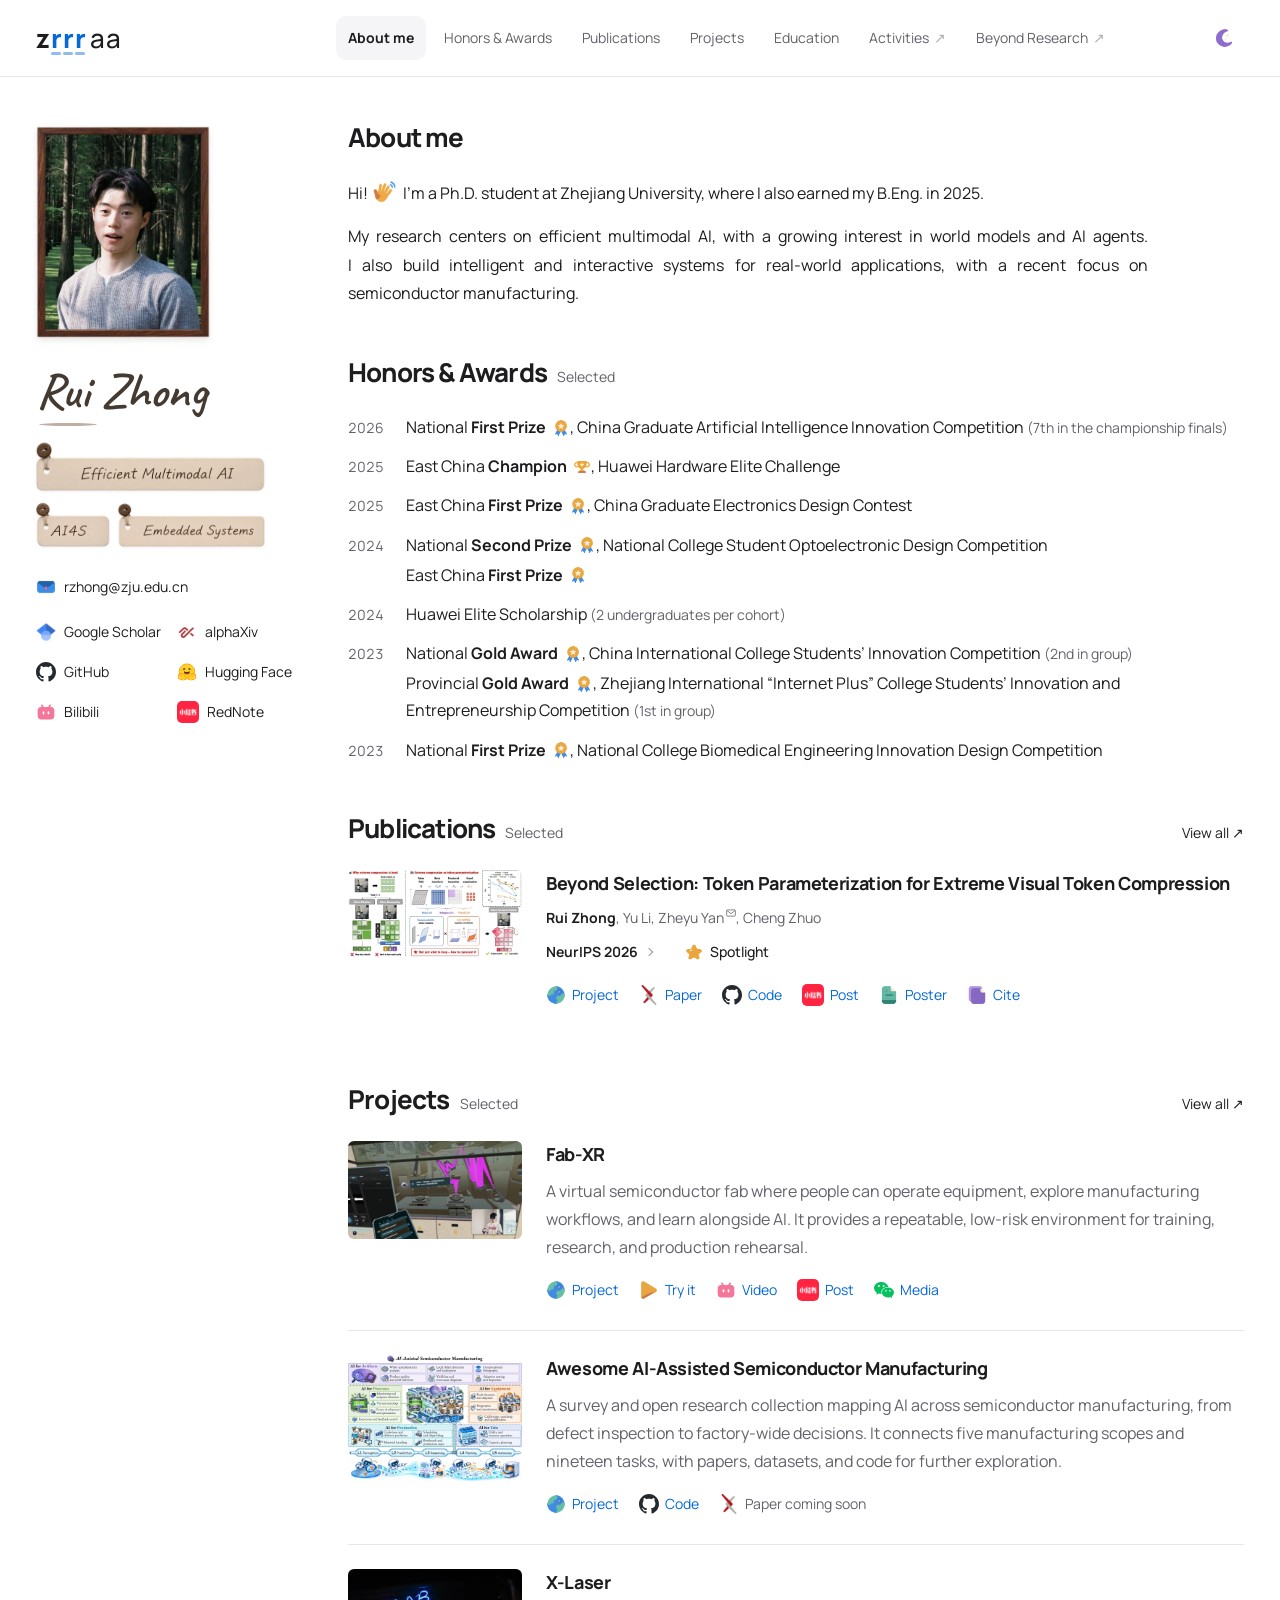
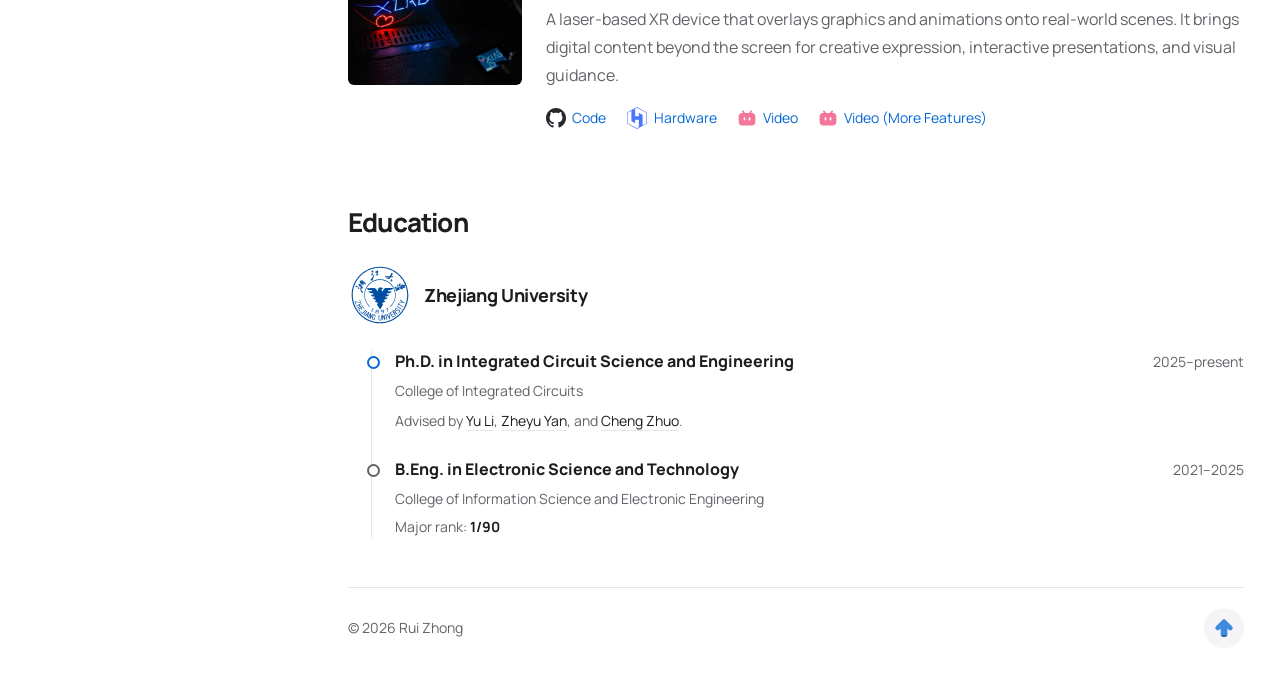
==== commit d0dff1fc: "Use transparent vector OSHWHub icon" ====
--- a/index.html
+++ b/index.html
@@ -10,7 +10,7 @@
 <script>try{document.documentElement.dataset.theme=localStorage.getItem('rui-homepage-theme')||(matchMedia('(prefers-color-scheme:dark)').matches?'dark':'light')}catch{}</script>
 <script>(()=>{const t=document.documentElement;if(matchMedia("(prefers-reduced-motion: reduce)").matches)return;t.dataset.entry="pending";let r=!1;function n(){r||(r=!0,t.dataset.entry="ready",setTimeout(()=>delete t.dataset.entry,900))}const a=setTimeout(n,900);addEventListener("pageshow",o=>{o.persisted&&(clearTimeout(a),delete t.dataset.entry)}),addEventListener("keydown",n,{once:!0}),document.addEventListener("DOMContentLoaded",()=>{const o=[...document.querySelectorAll(".portrait, .profile-topics, .work-media")],i=[];for(const e of o){const s=[...e.querySelectorAll("img")],c=Promise.all(s.map(d=>d.decode().catch(()=>{})));s.some(d=>!d.complete)&&(e.dataset.imageState="pending",c.then(()=>{e.dataset.imageState="ready",setTimeout(()=>delete e.dataset.imageState,500)})),e.getBoundingClientRect().top<innerHeight&&i.push(c)}Promise.all([document.fonts.ready,...i]).then(()=>{clearTimeout(a),n()})},{once:!0})})();
 </script>
-<link rel="stylesheet" href="./assets/style-C6HHR2EY.css"><script src="./assets/app-AP4HJOOE.js" type="module"></script>
+<link rel="stylesheet" href="./assets/style-C6HHR2EY.css"><script src="./assets/app-VBTSCTU2.js" type="module"></script>
 </head><body><div id="app"><a class="skip-link" href="#main">Skip to content</a>
 <header class="site-header"><div class="header-inner"><a href="#about" class="monogram" aria-label="zrrraa, home"><span aria-hidden="true"><span class="wordmark-letter" style="--letter:0">z</span><span class="wordmark-letter" style="--letter:1">r</span><span class="wordmark-letter" style="--letter:2">r</span><span class="wordmark-letter" style="--letter:3">r</span><span class="wordmark-letter" style="--letter:4">a</span><span class="wordmark-letter" style="--letter:5">a</span></span></a><nav class="section-nav" aria-label="Sections"><span class="nav-indicator" aria-hidden="true"></span><a href="#about" aria-current="location">About me</a><a href="#honors" >Honors & Awards</a><a href="#publications" >Publications</a><a href="#projects" >Projects</a><a href="#education" >Education</a><a href="./activities/" >Activities<span class="page-link-arrow" aria-hidden="true"> ↗</span></a><a href="./beyond-research/" >Beyond Research<span class="page-link-arrow" aria-hidden="true"> ↗</span></a></nav><div class="header-controls"><button class="icon-button theme-toggle" aria-label="Switch to dark appearance" aria-pressed="false"><img class="icon icon-moon illustrated-icon theme-moon" src="./icons/moon.webp" alt="" width="20" height="20" aria-hidden="true" draggable="false"><img class="icon icon-sun illustrated-icon theme-sun" src="./icons/sun.webp" alt="" width="20" height="20" aria-hidden="true" draggable="false"></button></div></div></header>
   <div class="page-layout"><aside class="profile" aria-labelledby="profile-name">
@@ -48,7 +48,7 @@
 </article><article class="work-entry project" id="project-x-laser">
   <a class="work-media" href="./media/x-laser.webp" data-viewer="cover-x-laser" aria-haspopup="dialog" aria-label="Enlarge X-Laser image"><img src="./media/previews/x-laser.webp" alt="X-Laser project cover" width="1000" height="667" loading="lazy" decoding="async"></a><div class="work-body"><h3><a href="https://github.com/zrrraa/X-Laser" target="_blank" rel="noopener noreferrer" >X-Laser</a></h3>
   <p class="summary">A laser-based XR device that overlays graphics and animations onto real-world scenes. It brings digital content beyond the screen for creative expression, interactive presentations, and visual guidance.</p>
-<div class="entry-actions"><a href="https://github.com/zrrraa/X-Laser" target="_blank" rel="noopener noreferrer" class="resource-link"><img class="icon icon-github brand-icon " src="./brand/github.svg" alt="" width="20" height="20" aria-hidden="true" draggable="false"><span>Code</span></a><a href="https://oshwhub.com/small-horn-projection-team/x-laser" target="_blank" rel="noopener noreferrer" class="resource-link"><img class="icon icon-oshwhub brand-icon " src="./brand/oshwhub.png" alt="" width="20" height="20" aria-hidden="true" draggable="false"><span>Hardware</span></a><a href="https://www.bilibili.com/video/BV12m411z7Wr/" target="_blank" rel="noopener noreferrer" class="resource-link" title="Watch video on Bilibili"><img class="icon icon-bilibili brand-icon " src="./brand/bilibili.svg" alt="" width="20" height="20" aria-hidden="true" draggable="false"><span>Video</span></a><a href="https://www.bilibili.com/video/BV1VbKRzCEdx/" target="_blank" rel="noopener noreferrer" class="resource-link" title="Watch video on Bilibili"><img class="icon icon-bilibili brand-icon " src="./brand/bilibili.svg" alt="" width="20" height="20" aria-hidden="true" draggable="false"><span>Video (More Features)</span></a></div>
+<div class="entry-actions"><a href="https://github.com/zrrraa/X-Laser" target="_blank" rel="noopener noreferrer" class="resource-link"><img class="icon icon-github brand-icon " src="./brand/github.svg" alt="" width="20" height="20" aria-hidden="true" draggable="false"><span>Code</span></a><a href="https://oshwhub.com/small-horn-projection-team/x-laser" target="_blank" rel="noopener noreferrer" class="resource-link"><img class="icon icon-oshwhub brand-icon " src="./brand/oshwhub.svg" alt="" width="20" height="20" aria-hidden="true" draggable="false"><span>Hardware</span></a><a href="https://www.bilibili.com/video/BV12m411z7Wr/" target="_blank" rel="noopener noreferrer" class="resource-link" title="Watch video on Bilibili"><img class="icon icon-bilibili brand-icon " src="./brand/bilibili.svg" alt="" width="20" height="20" aria-hidden="true" draggable="false"><span>Video</span></a><a href="https://www.bilibili.com/video/BV1VbKRzCEdx/" target="_blank" rel="noopener noreferrer" class="resource-link" title="Watch video on Bilibili"><img class="icon icon-bilibili brand-icon " src="./brand/bilibili.svg" alt="" width="20" height="20" aria-hidden="true" draggable="false"><span>Video (More Features)</span></a></div>
   </div>
 </article></div></section>
     <section id="education" class="content-section" aria-labelledby="heading-education"><div class="section-heading"><h2 id="heading-education">Education</h2></div><div class="education-school"><a class="school-link" href="https://www.zju.edu.cn/english/" target="_blank" rel="noopener noreferrer"><span class="zju-mark"><img class="zju-logo" src="./brand/zju.svg" alt="" width="64" height="64" loading="lazy"></span><h3>Zhejiang University</h3></a></div><div class="education-list"><article class="education-entry"><div class="education-top"><h3>Ph.D. in Integrated Circuit Science and Engineering</h3><time>2025–present</time></div><p class="secondary">College of Integrated Circuits</p><p class="mentors">Advised by <a href="https://liyu.one/" target="_blank" rel="noopener noreferrer" >Yu Li</a>, <a href="https://zyyan.top/" target="_blank" rel="noopener noreferrer" >Zheyu Yan</a>, and <a href="https://person.zju.edu.cn/en/chengzhuo" target="_blank" rel="noopener noreferrer" >Cheng Zhuo</a>.</p></article><article class="education-entry"><div class="education-top"><h3>B.Eng. in Electronic Science and Technology</h3><time>2021–2025</time></div><p class="secondary">College of Information Science and Electronic Engineering</p><p class="rank">Major rank: <strong>1/90</strong></p></article></div></section>
